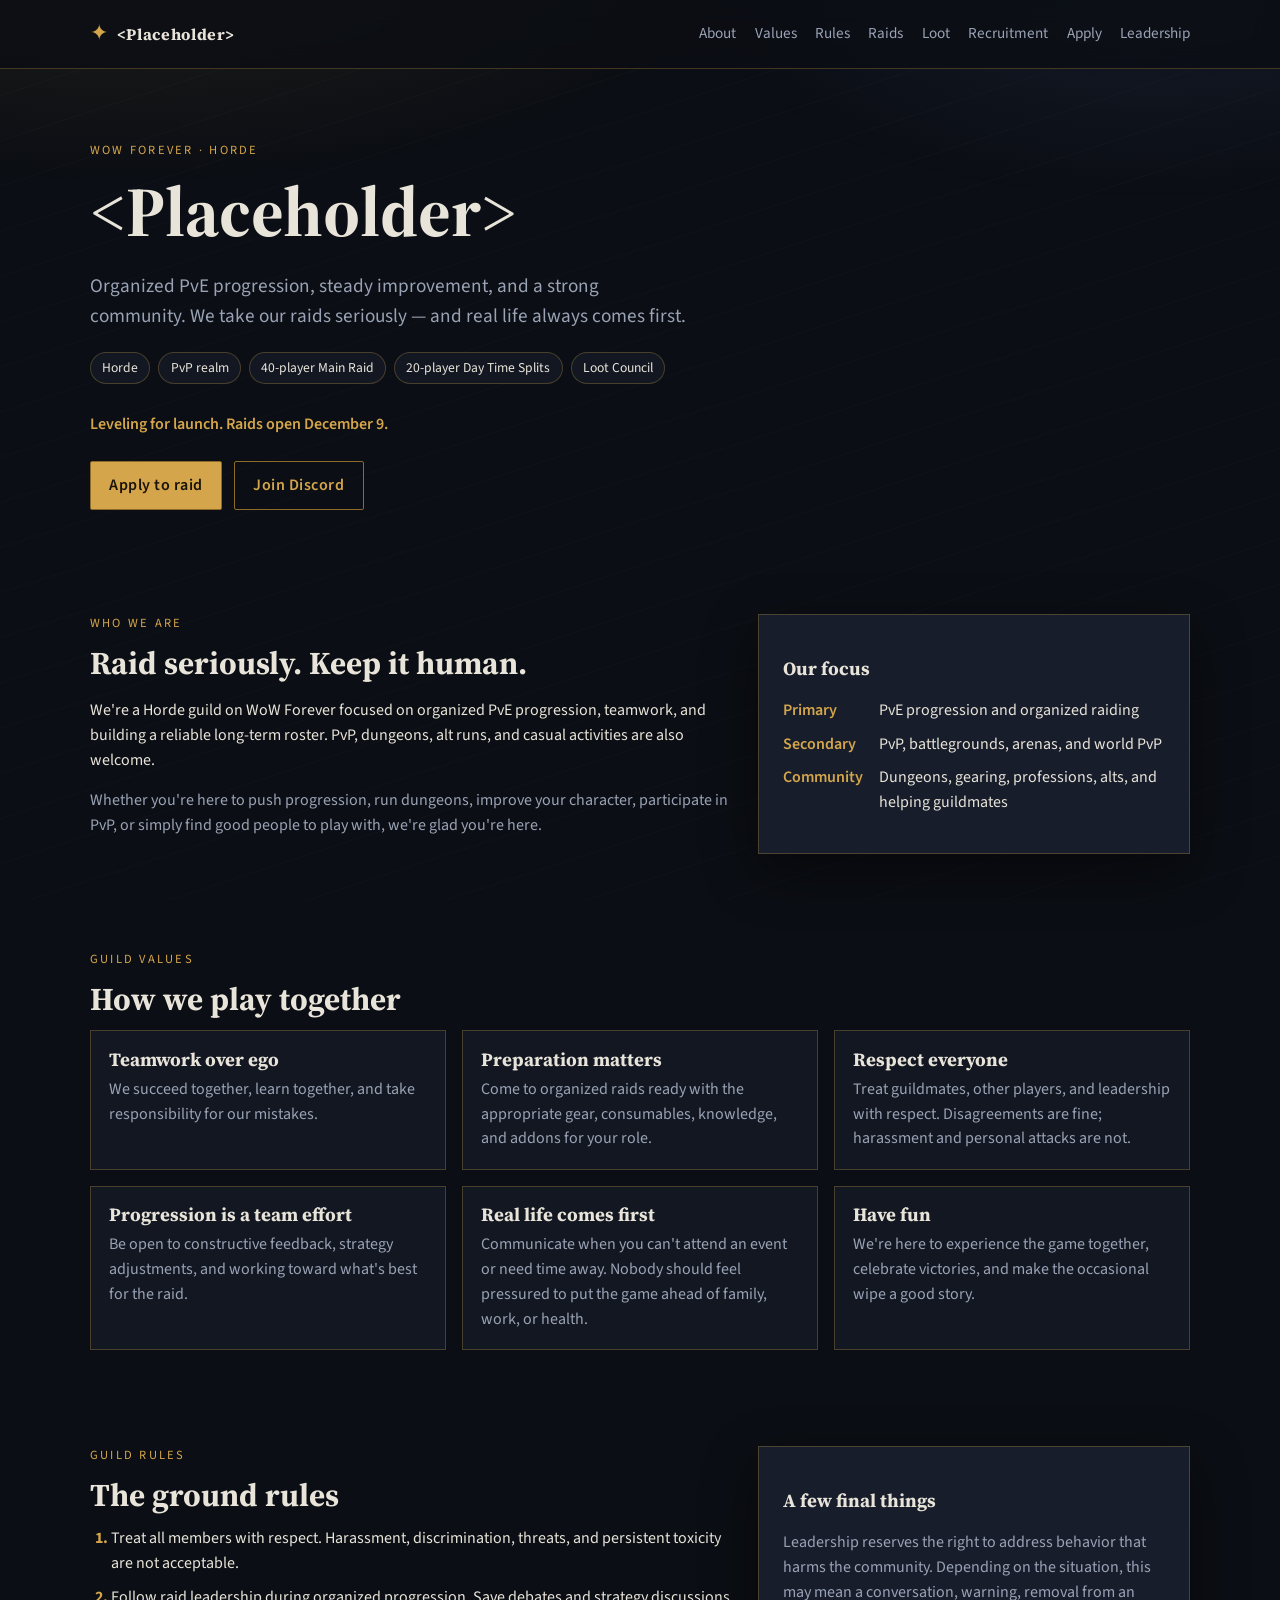
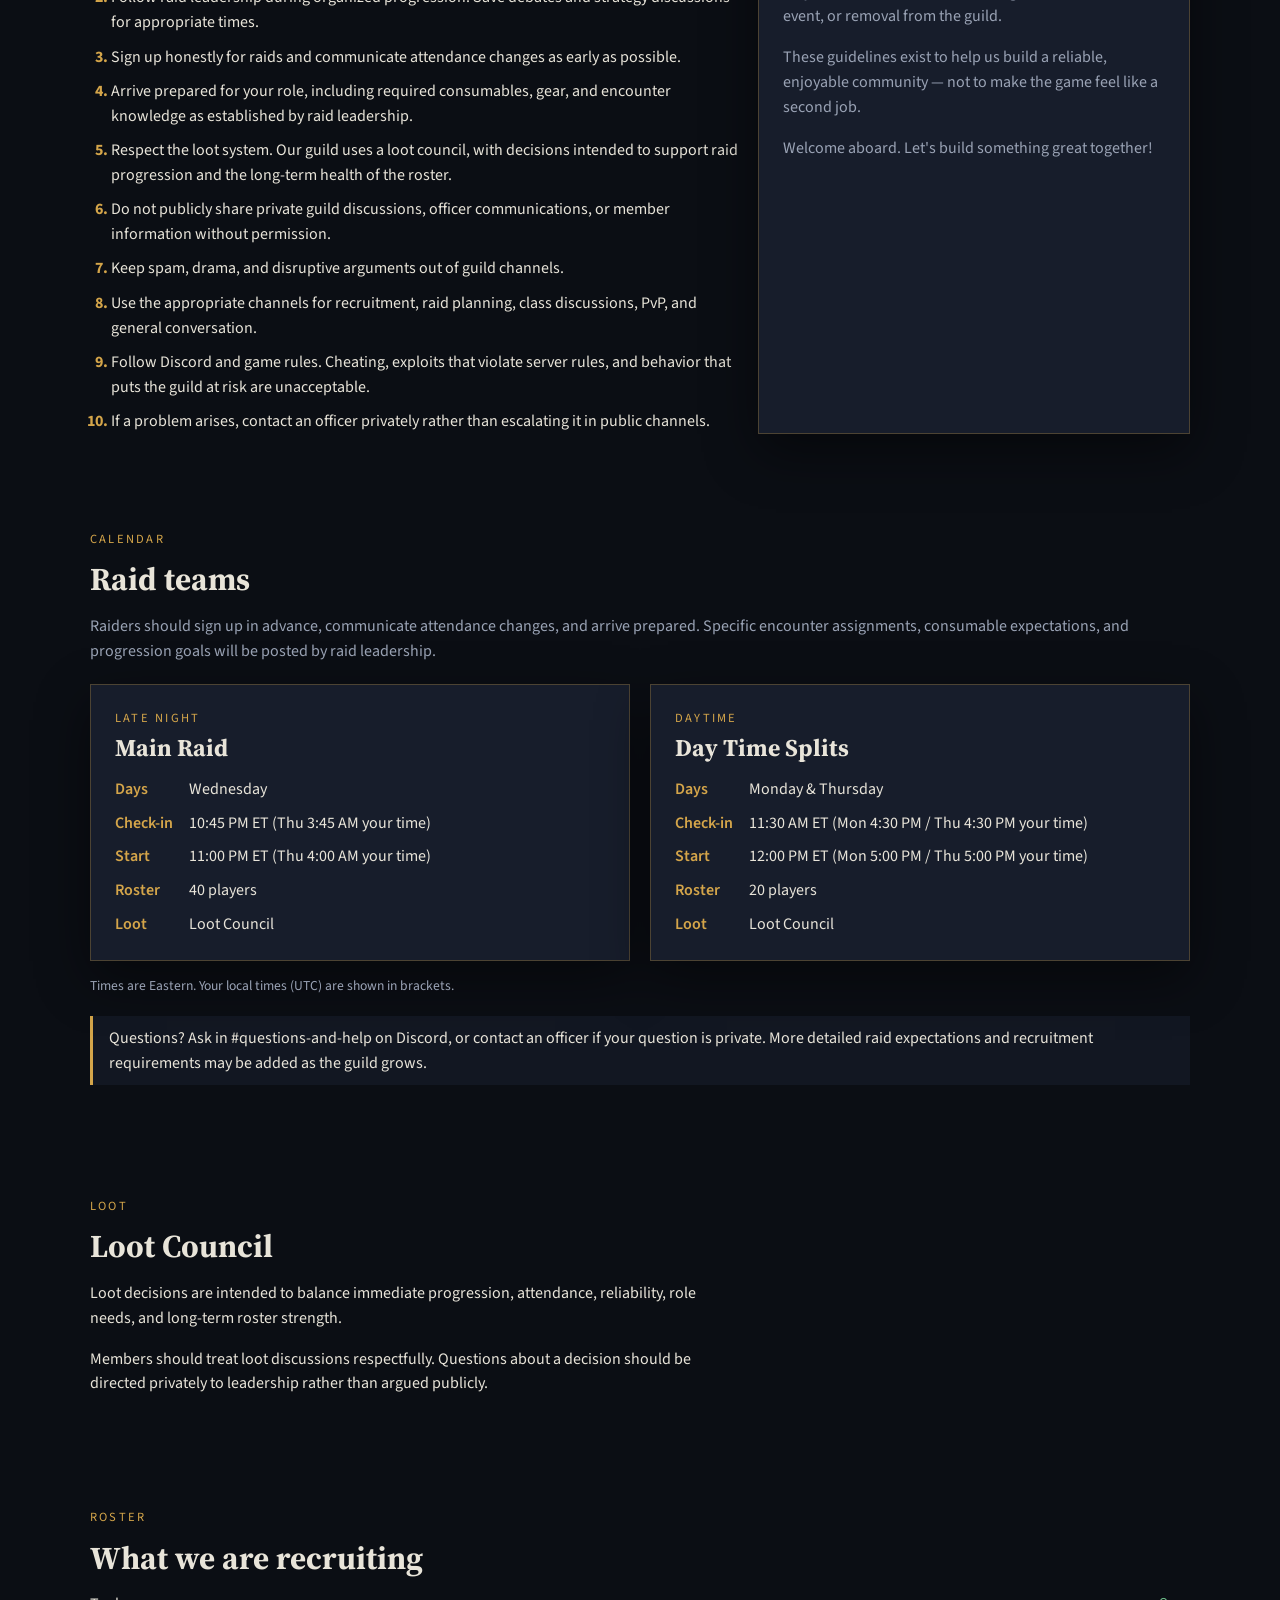
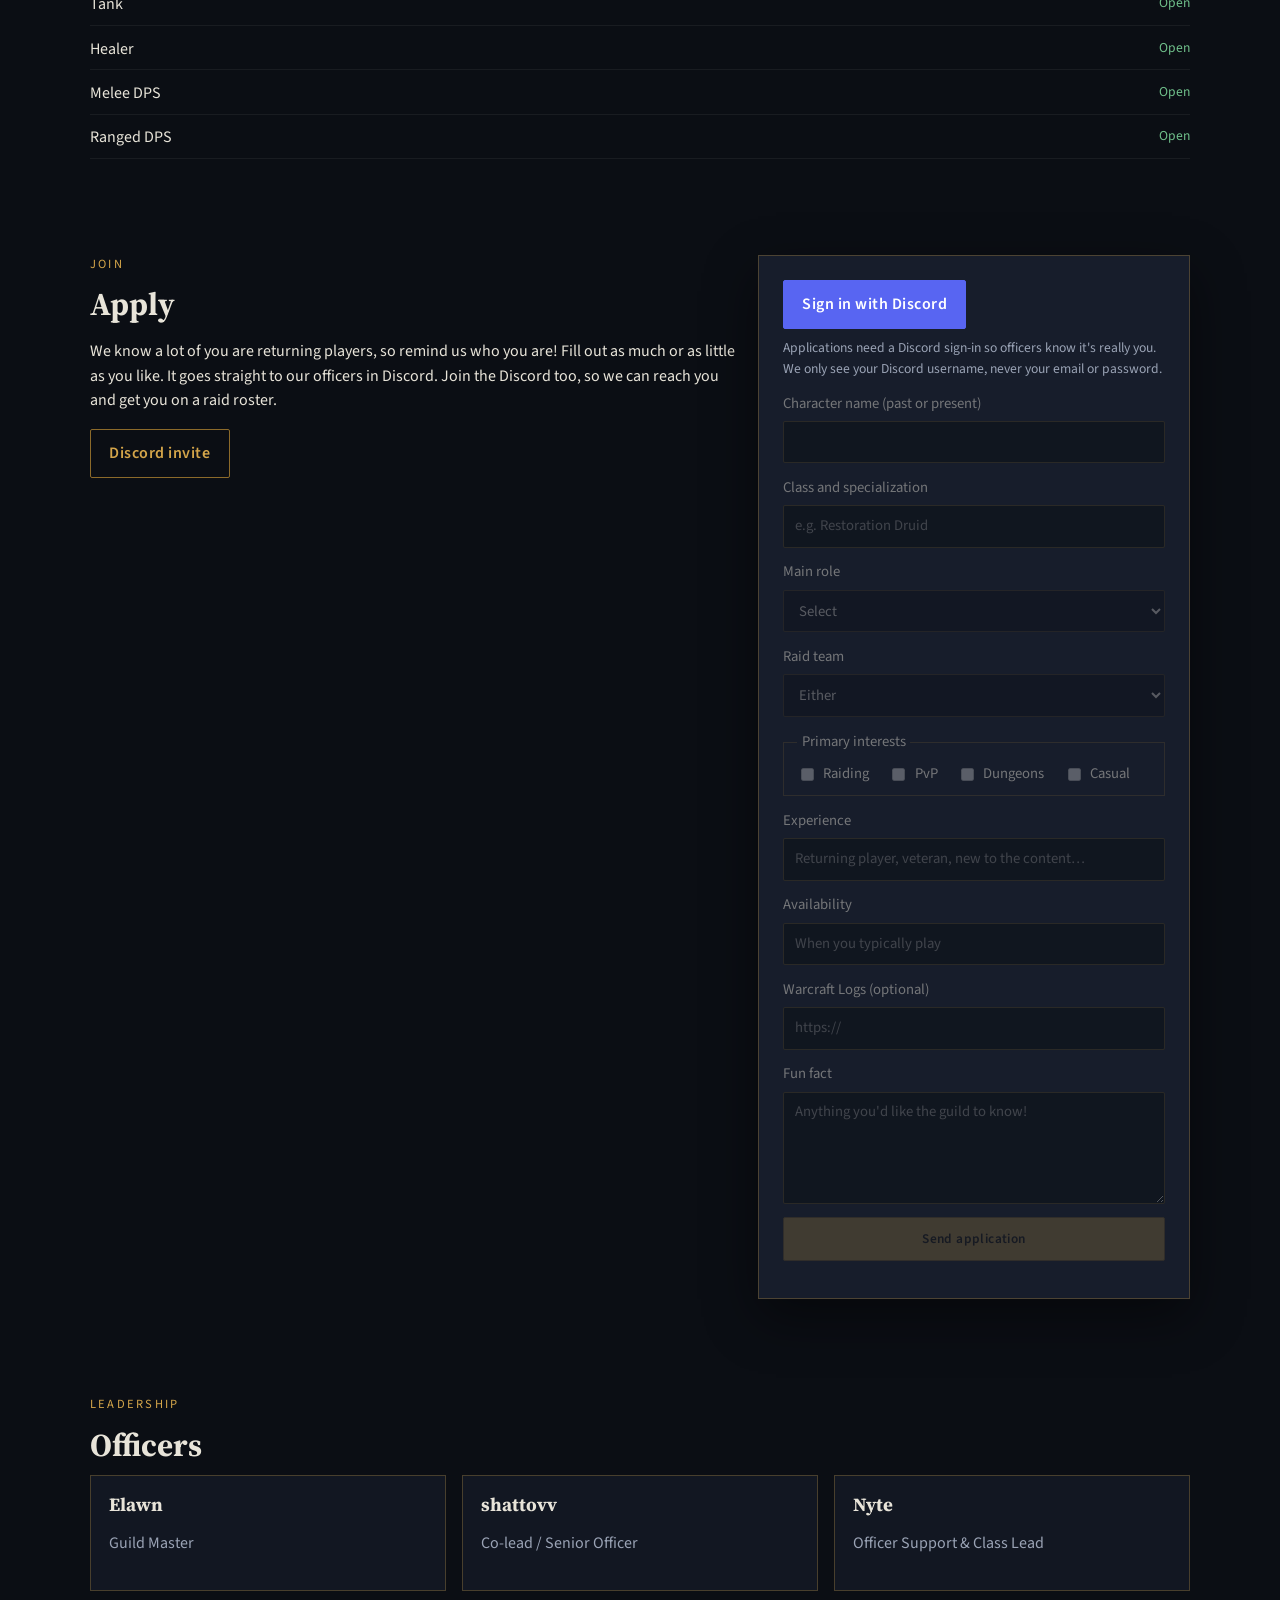
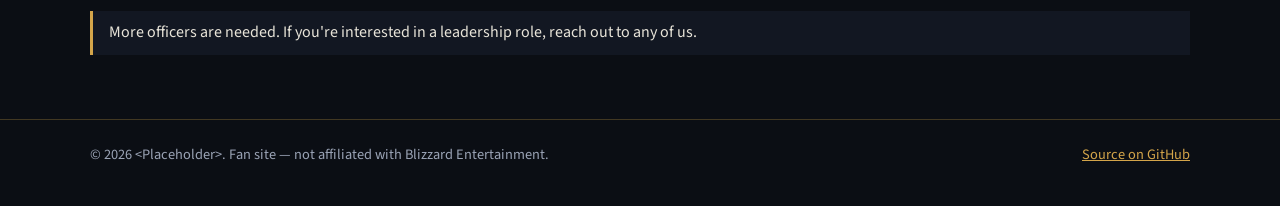
==== index.html @ 352b54a7 "Show upcoming raids and officer-edited content from the guild bot. The page now reads the bot's /rai" ====
<!DOCTYPE html>
<html lang="en">
  <head>
    <meta charset="utf-8" />
    <meta name="viewport" content="width=device-width, initial-scale=1" />
    <title>Horde guild recruitment — WoW Forever</title>
    <meta
      name="description"
      content="Horde PvE progression guild on WoW Forever. Organized raiding, Loot Council, and a strong community."
    />
    <link rel="preconnect" href="https://fonts.googleapis.com" />
    <link rel="preconnect" href="https://fonts.gstatic.com" crossorigin />
    <link
      href="https://fonts.googleapis.com/css2?family=Source+Sans+3:wght@400;600;700&family=Source+Serif+4:opsz,wght@8..60,600;8..60,700&display=swap"
      rel="stylesheet"
    />
    <link rel="stylesheet" href="css/style.css?v=dev" />
  </head>
  <body>
    <div class="bg-runes" aria-hidden="true"></div>
    <header class="site-header">
      <div class="wrap header-inner">
        <a class="brand" href="#top">
          <span class="brand-mark" aria-hidden="true">✦</span>
          <span class="brand-name" data-bind="name">&lt;Placeholder&gt;</span>
        </a>
        <button class="nav-toggle" type="button" aria-expanded="false" aria-controls="site-nav">
          Menu
        </button>
        <nav class="nav" id="site-nav">
          <a href="#about">About</a>
          <a href="#values">Values</a>
          <a href="#rules">Rules</a>
          <a href="#raids">Raids</a>
          <a href="#loot">Loot</a>
          <a href="#recruitment">Recruitment</a>
          <a href="#apply">Apply</a>
          <a href="#officers">Leadership</a>
        </nav>
      </div>
    </header>

    <div class="announce" data-announce hidden>
      <div class="wrap announce-inner">
        <span class="announce-mark" aria-hidden="true">📢</span>
        <span data-announce-text></span>
        <a data-announce-link href="#" rel="noopener noreferrer" hidden>More</a>
      </div>
    </div>

    <main id="top">
      <section class="hero">
        <div class="wrap">
          <p class="kicker" data-bind="kicker">WoW Forever · Horde</p>
          <h1 data-bind="name">&lt;Placeholder&gt;</h1>
          <p class="lede" data-bind="tagline"></p>
          <div class="meta-row" data-bind-list="chips"></div>
          <p class="status" data-bind="status"></p>
          <div class="actions">
            <a class="btn btn-gold" href="#apply">Apply to raid</a>
            <a class="btn btn-ghost" data-bind-href="discord" href="https://discord.gg/YOURCODE" rel="noopener noreferrer">
              Join Discord
            </a>
          </div>
        </div>
      </section>

      <section id="about">
        <div class="wrap grid-2">
          <div>
            <p class="kicker">Who we are</p>
            <h2>Raid seriously. Keep it human.</h2>
            <p data-bind="about"></p>
            <p class="muted" data-bind="welcome"></p>
          </div>
          <article class="panel">
            <h3>Our focus</h3>
            <dl class="focus-list" data-bind-list="focus"></dl>
          </article>
        </div>
      </section>

      <section id="values">
        <div class="wrap">
          <p class="kicker">Guild values</p>
          <h2>How we play together</h2>
          <div class="grid-3" data-bind-list="values"></div>
        </div>
      </section>

      <section id="rules">
        <div class="wrap grid-2">
          <div>
            <p class="kicker">Guild rules</p>
            <h2>The ground rules</h2>
            <ol class="rules" data-bind-list="rules"></ol>
          </div>
          <article class="panel">
            <h3>A few final things</h3>
            <div data-bind-list="rulesFooter"></div>
          </article>
        </div>
      </section>

      <section id="raids">
        <div class="wrap">
          <p class="kicker">Calendar</p>
          <h2>Raid teams</h2>
          <p class="muted" data-bind="raidExpectations"></p>
          <div class="grid-2 even" data-bind-list="raids"></div>
          <p class="form-note" data-bind="tzNote"></p>
          <div class="upcoming" data-upcoming hidden>
            <h3>Upcoming raids</h3>
            <p class="muted">Straight from the Raid-Helper posts in our Discord. Sign up there.</p>
            <ul class="raid-list" data-raid-list></ul>
            <p class="subscribe">
              Get every raid in your calendar automatically:
              <a data-subscribe-google href="#" rel="noopener noreferrer">Google Calendar</a> ·
              <a data-subscribe-ics href="#">Apple / Outlook</a>
            </p>
          </div>
          <p class="callout" data-bind="questions"></p>
        </div>
      </section>

      <section id="loot">
        <div class="wrap grid-2">
          <div>
            <p class="kicker">Loot</p>
            <h2>Loot Council</h2>
            <div data-bind-list="loot"></div>
          </div>
        </div>
      </section>

      <section id="recruitment">
        <div class="wrap">
          <p class="kicker">Roster</p>
          <h2>What we are recruiting</h2>
          <ul class="need-list" data-bind-list="recruitment"></ul>
        </div>
      </section>

      <section id="apply">
        <div class="wrap grid-2">
          <div>
            <p class="kicker">Join</p>
            <h2>Apply</h2>
            <p>
              We know a lot of you are returning players, so remind us who you are! Fill out
              as much or as little as you like. It goes straight to our officers in Discord.
              Join the Discord too, so we can reach you and get you on a raid roster.
            </p>
            <p>
              <a class="btn btn-ghost" data-bind-href="discord" href="https://discord.gg/YOURCODE" rel="noopener noreferrer">
                Discord invite
              </a>
            </p>
          </div>
          <form class="panel" id="apply-form">
            <div class="signin" data-signin>
              <a class="btn btn-discord" data-signin-link href="#">Sign in with Discord</a>
              <p class="form-note">
                Applications need a Discord sign-in so officers know it's really you. We only see
                your Discord username, never your email or password.
              </p>
            </div>
            <p class="signed-in" data-signed-in hidden>
              Signed in as <strong data-signed-name></strong>
              <button class="link-btn" type="button" data-signout>Not you? Sign out</button>
            </p>
            <fieldset class="fields" data-fields disabled>
            <label>
              Character name (past or present)
              <input name="character" required maxlength="40" autocomplete="nickname" />
            </label>
            <label>
              Class and specialization
              <input name="spec" required placeholder="e.g. Restoration Druid" />
            </label>
            <label>
              Main role
              <select name="role" required>
                <option value="">Select</option>
                <option>Tank</option>
                <option>Healer</option>
                <option>Melee DPS</option>
                <option>Ranged DPS</option>
              </select>
            </label>
            <label>
              Raid team
              <select name="team" data-bind-list="teamOptions"></select>
            </label>
            <fieldset class="checks">
              <legend>Primary interests</legend>
              <label><input type="checkbox" name="interests" value="Raiding" /> Raiding</label>
              <label><input type="checkbox" name="interests" value="PvP" /> PvP</label>
              <label><input type="checkbox" name="interests" value="Dungeons" /> Dungeons</label>
              <label><input type="checkbox" name="interests" value="Casual" /> Casual</label>
            </fieldset>
            <label>
              Experience
              <input name="experience" placeholder="Returning player, veteran, new to the content…" />
            </label>
            <label>
              Availability
              <input name="availability" placeholder="When you typically play" />
            </label>
            <label>
              Warcraft Logs (optional)
              <input name="logs" type="url" placeholder="https://" />
            </label>
            <label>
              Fun fact
              <textarea name="note" placeholder="Anything you'd like the guild to know!"></textarea>
            </label>
            <label class="hp" aria-hidden="true">
              Leave this empty
              <input name="website" tabindex="-1" autocomplete="off" />
            </label>
            <button class="btn btn-gold" type="submit">Send application</button>
            </fieldset>
            <p class="form-status" role="status" aria-live="polite"></p>
          </form>
        </div>
      </section>

      <section id="officers">
        <div class="wrap">
          <p class="kicker">Leadership</p>
          <h2>Officers</h2>
          <div class="grid-3" data-bind-list="officers"></div>
          <p class="callout" data-bind="officersWanted"></p>
        </div>
      </section>
    </main>

    <footer class="site-footer">
      <div class="wrap footer-inner">
        <span data-bind="footer"></span>
        <a data-bind-href="github" href="https://github.com/Nyte-fyre/Placeholder">Source on GitHub</a>
      </div>
    </footer>
    <script src="js/config.js?v=dev"></script>
    <script src="js/main.js?v=dev"></script>
  </body>
</html>
---- css/style.css ----
:root {
  --bg: #0b0e14;
  --bg-raised: #121722;
  --bg-card: #171d2b;
  --ink: #e8e4d9;
  --muted: #9aa3b5;
  --gold: #d4a54a;
  --gold-dim: #8c6a2a;
  --line: rgba(212, 165, 74, 0.28);
  --danger: #c45c4a;
  --ok: #6fbf8a;
  --shadow: 0 18px 50px rgba(0, 0, 0, 0.45);
  --serif: "Source Serif 4", "Palatino Linotype", Palatino, serif;
  --sans: "Source Sans 3", "Segoe UI", sans-serif;
}

*,
*::before,
*::after {
  box-sizing: border-box;
}

html {
  scroll-behavior: smooth;
}

body {
  margin: 0;
  font-family: var(--sans);
  background: var(--bg);
  color: var(--ink);
  line-height: 1.55;
}

.bg-runes {
  position: fixed;
  inset: 0;
  z-index: -1;
  background:
    radial-gradient(1200px 500px at 10% -10%, rgba(212, 165, 74, 0.12), transparent 55%),
    radial-gradient(900px 400px at 90% 0%, rgba(80, 110, 180, 0.12), transparent 50%),
    repeating-linear-gradient(
      -18deg,
      transparent,
      transparent 42px,
      rgba(255, 255, 255, 0.015) 42px,
      rgba(255, 255, 255, 0.015) 43px
    );
  pointer-events: none;
}

a {
  color: var(--gold);
}

img {
  max-width: 100%;
}

.wrap {
  width: min(1100px, calc(100% - 2rem));
  margin-inline: auto;
}

.site-header {
  position: sticky;
  top: 0;
  z-index: 20;
  backdrop-filter: blur(12px);
  background: rgba(11, 14, 20, 0.82);
  border-bottom: 1px solid var(--line);
}

.header-inner {
  display: flex;
  align-items: center;
  justify-content: space-between;
  min-height: 4.25rem;
  gap: 1rem;
}

.brand {
  display: flex;
  align-items: baseline;
  gap: 0.55rem;
  text-decoration: none;
  color: inherit;
}

.brand-mark {
  color: var(--gold);
  font-size: 1.35rem;
  line-height: 1;
}

.brand-name {
  font-family: var(--serif);
  font-weight: 700;
  letter-spacing: 0.04em;
}

.nav {
  display: flex;
  flex-wrap: wrap;
  gap: 0.25rem 1.15rem;
}

.nav a {
  color: var(--muted);
  text-decoration: none;
  font-size: 0.95rem;
}

.nav a:hover,
.nav a:focus-visible {
  color: var(--gold);
}

.nav-toggle {
  display: none;
  background: transparent;
  border: 1px solid var(--line);
  color: var(--ink);
  padding: 0.35rem 0.6rem;
  border-radius: 4px;
}

.hero {
  padding: 4.5rem 0 3.5rem;
}

.kicker {
  color: var(--gold);
  letter-spacing: 0.18em;
  text-transform: uppercase;
  font-size: 0.78rem;
  margin: 0 0 0.75rem;
}

h1,
h2,
h3 {
  font-family: var(--serif);
  font-weight: 700;
  line-height: 1.15;
}

h1 {
  font-size: clamp(2.4rem, 6vw, 4.4rem);
  margin: 0 0 0.6rem;
}

h2 {
  font-size: 2rem;
  margin: 0 0 0.75rem;
}

.lede {
  font-size: 1.2rem;
  color: var(--muted);
  max-width: 38rem;
}

.meta-row {
  display: flex;
  flex-wrap: wrap;
  gap: 0.5rem;
  margin: 1.25rem 0 1.75rem;
}

.chip {
  border: 1px solid var(--line);
  background: var(--bg-raised);
  padding: 0.28rem 0.7rem;
  border-radius: 999px;
  font-size: 0.85rem;
  color: var(--ink);
}

.actions {
  display: flex;
  flex-wrap: wrap;
  gap: 0.75rem;
}

.btn {
  display: inline-flex;
  align-items: center;
  justify-content: center;
  text-decoration: none;
  border: 1px solid var(--gold-dim);
  padding: 0.7rem 1.15rem;
  border-radius: 2px;
  font-weight: 600;
  letter-spacing: 0.03em;
  cursor: pointer;
  font-family: inherit;
}

.btn-gold {
  background: var(--gold);
  color: #1a1408;
}

.btn-gold:hover {
  filter: brightness(1.05);
}

.btn-ghost {
  background: transparent;
  color: var(--gold);
}

section {
  padding: 3rem 0;
}

.panel {
  background: var(--bg-card);
  border: 1px solid var(--line);
  box-shadow: var(--shadow);
  padding: 1.5rem;
}

.grid-2 {
  display: grid;
  grid-template-columns: 1.2fr 0.8fr;
  gap: 1.25rem;
}

.grid-3 {
  display: grid;
  grid-template-columns: repeat(3, 1fr);
  gap: 1rem;
}

.muted {
  color: var(--muted);
}

.need-list {
  display: grid;
  gap: 0.65rem;
  padding: 0;
  margin: 1rem 0 0;
  list-style: none;
}

.need-list li {
  display: flex;
  justify-content: space-between;
  gap: 1rem;
  border-bottom: 1px solid rgba(255, 255, 255, 0.06);
  padding-bottom: 0.5rem;
}

.tag-open {
  color: var(--ok);
  font-size: 0.85rem;
}

.tag-closed {
  color: var(--muted);
  font-size: 0.85rem;
}

form {
  display: grid;
  gap: 0.85rem;
}

label {
  display: grid;
  gap: 0.35rem;
  font-size: 0.92rem;
}

input,
select,
textarea {
  font: inherit;
  color: var(--ink);
  background: var(--bg);
  border: 1px solid var(--line);
  padding: 0.55rem 0.7rem;
  border-radius: 2px;
}

textarea {
  min-height: 7rem;
  resize: vertical;
}

.form-note {
  font-size: 0.85rem;
  color: var(--muted);
}

.officer {
  background: var(--bg-raised);
  border: 1px solid var(--line);
  padding: 1.1rem;
}

.officer h3 {
  margin: 0 0 0.2rem;
}

.status {
  color: var(--gold);
  font-weight: 600;
  margin: 0 0 1.5rem;
}

.grid-2.even {
  grid-template-columns: 1fr 1fr;
  margin-top: 1.25rem;
}

.focus-list,
.raid-facts {
  display: grid;
  grid-template-columns: max-content 1fr;
  gap: 0.55rem 1rem;
  margin: 0;
}

.focus-list dt,
.raid-facts dt {
  color: var(--gold);
  font-weight: 600;
}

.focus-list dd,
.raid-facts dd {
  margin: 0;
}

.raid h3 {
  font-size: 1.5rem;
  margin: 0 0 1rem;
}

.raid .kicker {
  margin-bottom: 0.35rem;
}

#values .officer h3 {
  margin-bottom: 0.4rem;
}

#values .officer p {
  margin: 0;
}

.callout {
  margin-top: 1.25rem;
  border-left: 3px solid var(--gold);
  padding: 0.6rem 1rem;
  background: var(--bg-raised);
}

.hp {
  position: absolute;
  left: -9999px;
}

.form-status {
  margin: 0;
  font-size: 0.92rem;
}

.form-status.ok {
  color: var(--ok);
}

.form-status.err {
  color: var(--muted);
}

.btn:disabled {
  opacity: 0.5;
  cursor: not-allowed;
}

.rules {
  margin: 0;
  padding-left: 1.3rem;
  display: grid;
  gap: 0.6rem;
}

.rules li::marker {
  color: var(--gold);
  font-weight: 700;
}

.checks {
  border: 1px solid var(--line);
  padding: 0.6rem 0.8rem;
  margin: 0;
  display: flex;
  flex-wrap: wrap;
  gap: 0.4rem 1.2rem;
  font-size: 0.92rem;
}

.checks legend {
  padding: 0 0.3rem;
}

.checks label {
  display: flex;
  align-items: center;
  gap: 0.4rem;
}

.signin {
  display: grid;
  gap: 0.5rem;
  justify-items: start;
}

.signin .form-note {
  margin: 0;
}

.btn-discord {
  background: #5865f2;
  border-color: #5865f2;
  color: #fff;
}

.btn-discord:hover {
  filter: brightness(1.08);
}

.signed-in {
  margin: 0;
  display: flex;
  flex-wrap: wrap;
  align-items: baseline;
  gap: 0.35rem 0.75rem;
}

.link-btn {
  background: none;
  border: 0;
  padding: 0;
  color: var(--gold);
  font: inherit;
  font-size: 0.9rem;
  text-decoration: underline;
  cursor: pointer;
}

.fields {
  border: 0;
  margin: 0;
  padding: 0;
  min-width: 0;
  display: grid;
  gap: 0.85rem;
}

.fields:disabled {
  opacity: 0.45;
}

[hidden] {
  display: none !important;
}

.announce {
  background: var(--gold);
  color: #1a1408;
  font-weight: 600;
}

.announce-inner {
  display: flex;
  flex-wrap: wrap;
  align-items: center;
  gap: 0.4rem 0.75rem;
  padding: 0.6rem 0;
}

.announce a {
  color: inherit;
}

.need-role {
  display: grid;
}

.need-note {
  color: var(--muted);
  font-size: 0.85rem;
}

.officer-avatar {
  width: 56px;
  height: 56px;
  border-radius: 50%;
  border: 1px solid var(--line);
  margin-bottom: 0.6rem;
}

.officer-blurb {
  margin: 0.6rem 0 0;
  white-space: pre-line;
}

.upcoming {
  margin-top: 1.75rem;
}

.upcoming h3 {
  margin: 0 0 0.25rem;
  font-size: 1.4rem;
}

.raid-list {
  list-style: none;
  padding: 0;
  margin: 1rem 0;
  display: grid;
  gap: 0.75rem;
}

.raid-item {
  display: flex;
  flex-wrap: wrap;
  justify-content: space-between;
  align-items: center;
  gap: 0.75rem 1.25rem;
  background: var(--bg-card);
  border: 1px solid var(--line);
  padding: 1rem 1.15rem;
}

.raid-info {
  display: grid;
  gap: 0.2rem;
}

.raid-when {
  color: var(--gold);
}

.raid-meta {
  font-size: 0.9rem;
}

.raid-actions {
  display: flex;
  flex-wrap: wrap;
  gap: 0.5rem;
}

.btn-small {
  padding: 0.45rem 0.8rem;
  font-size: 0.9rem;
}

.subscribe {
  font-size: 0.92rem;
  color: var(--muted);
}

.site-footer {
  border-top: 1px solid var(--line);
  padding: 1.5rem 0 2.5rem;
  color: var(--muted);
  font-size: 0.9rem;
}

.footer-inner {
  display: flex;
  flex-wrap: wrap;
  justify-content: space-between;
  gap: 0.75rem;
}

@media (max-width: 820px) {
  .grid-2,
  .grid-2.even,
  .grid-3 {
    grid-template-columns: 1fr;
  }

  .nav-toggle {
    display: inline-flex;
  }

  .nav {
    display: none;
    position: absolute;
    inset: 4.25rem 1rem auto;
    flex-direction: column;
    background: var(--bg-card);
    border: 1px solid var(--line);
    padding: 0.85rem 1rem;
  }

  .nav.open {
    display: flex;
  }
}
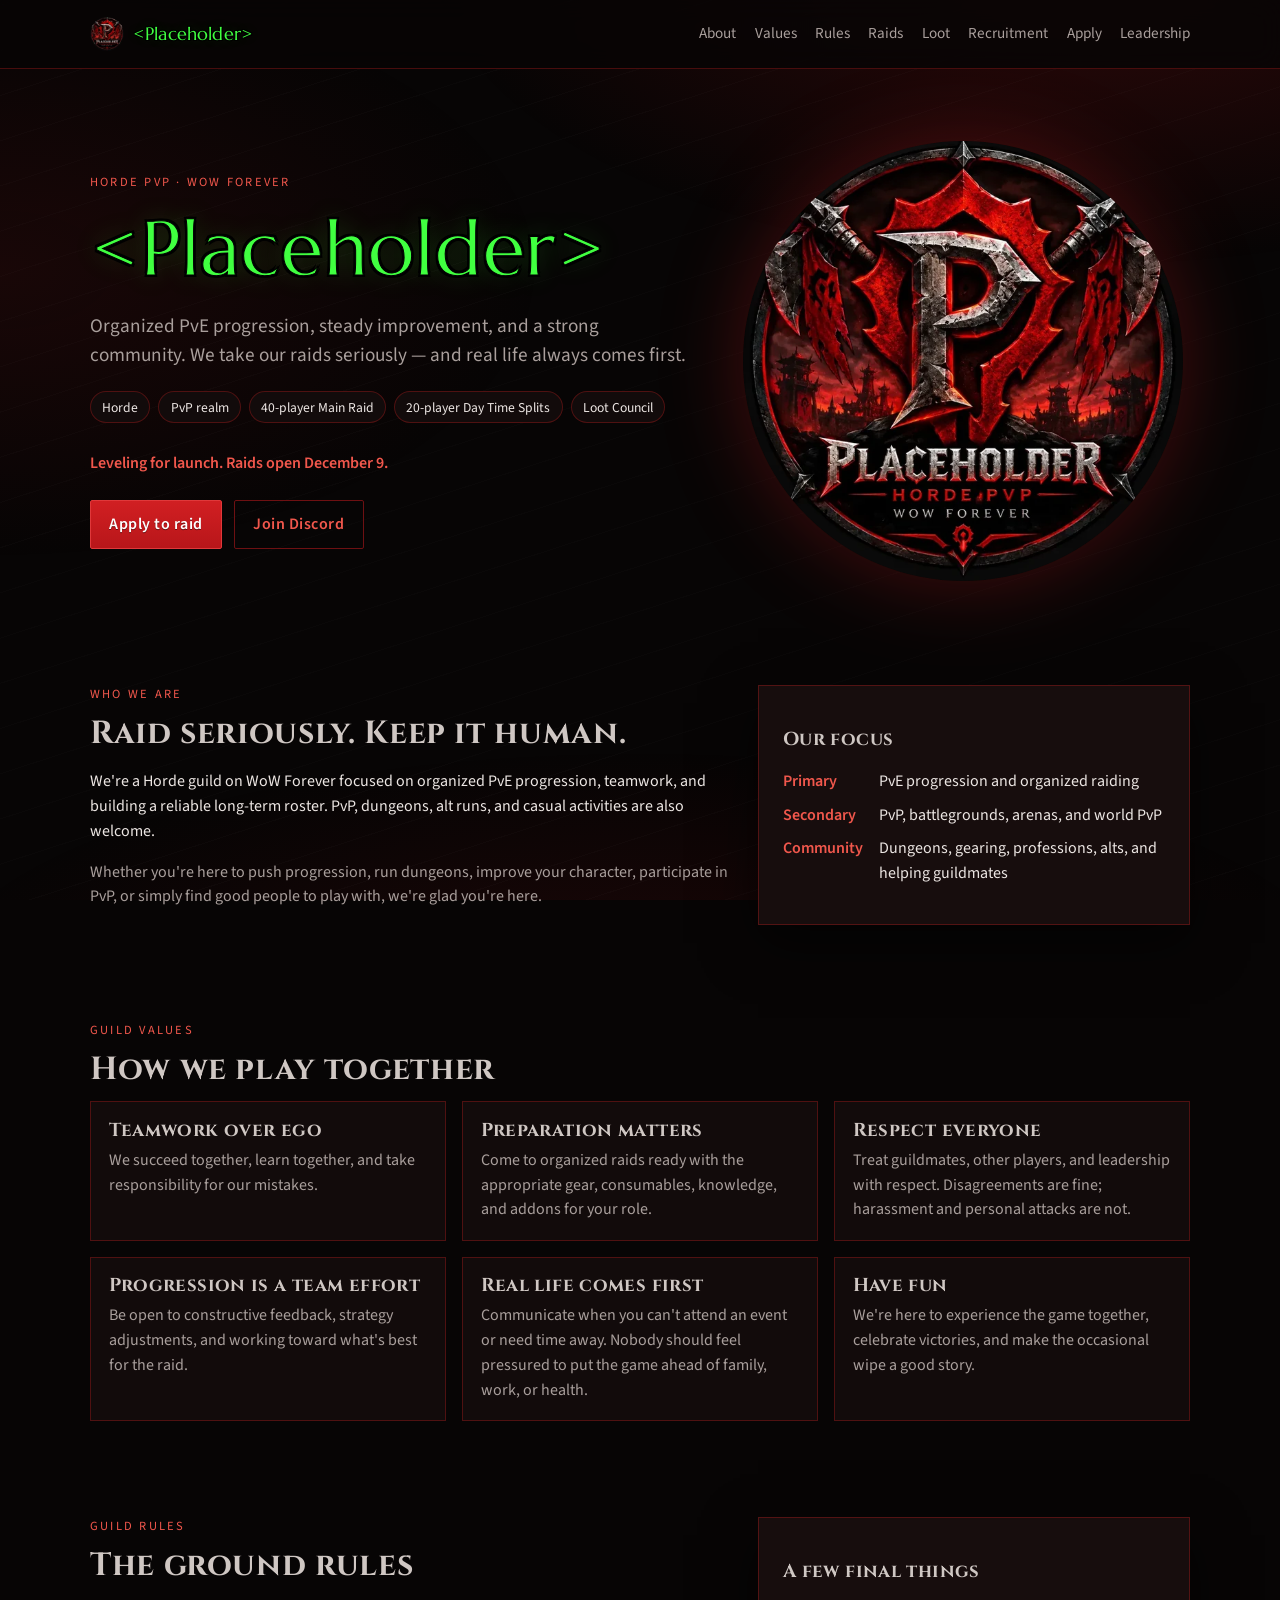
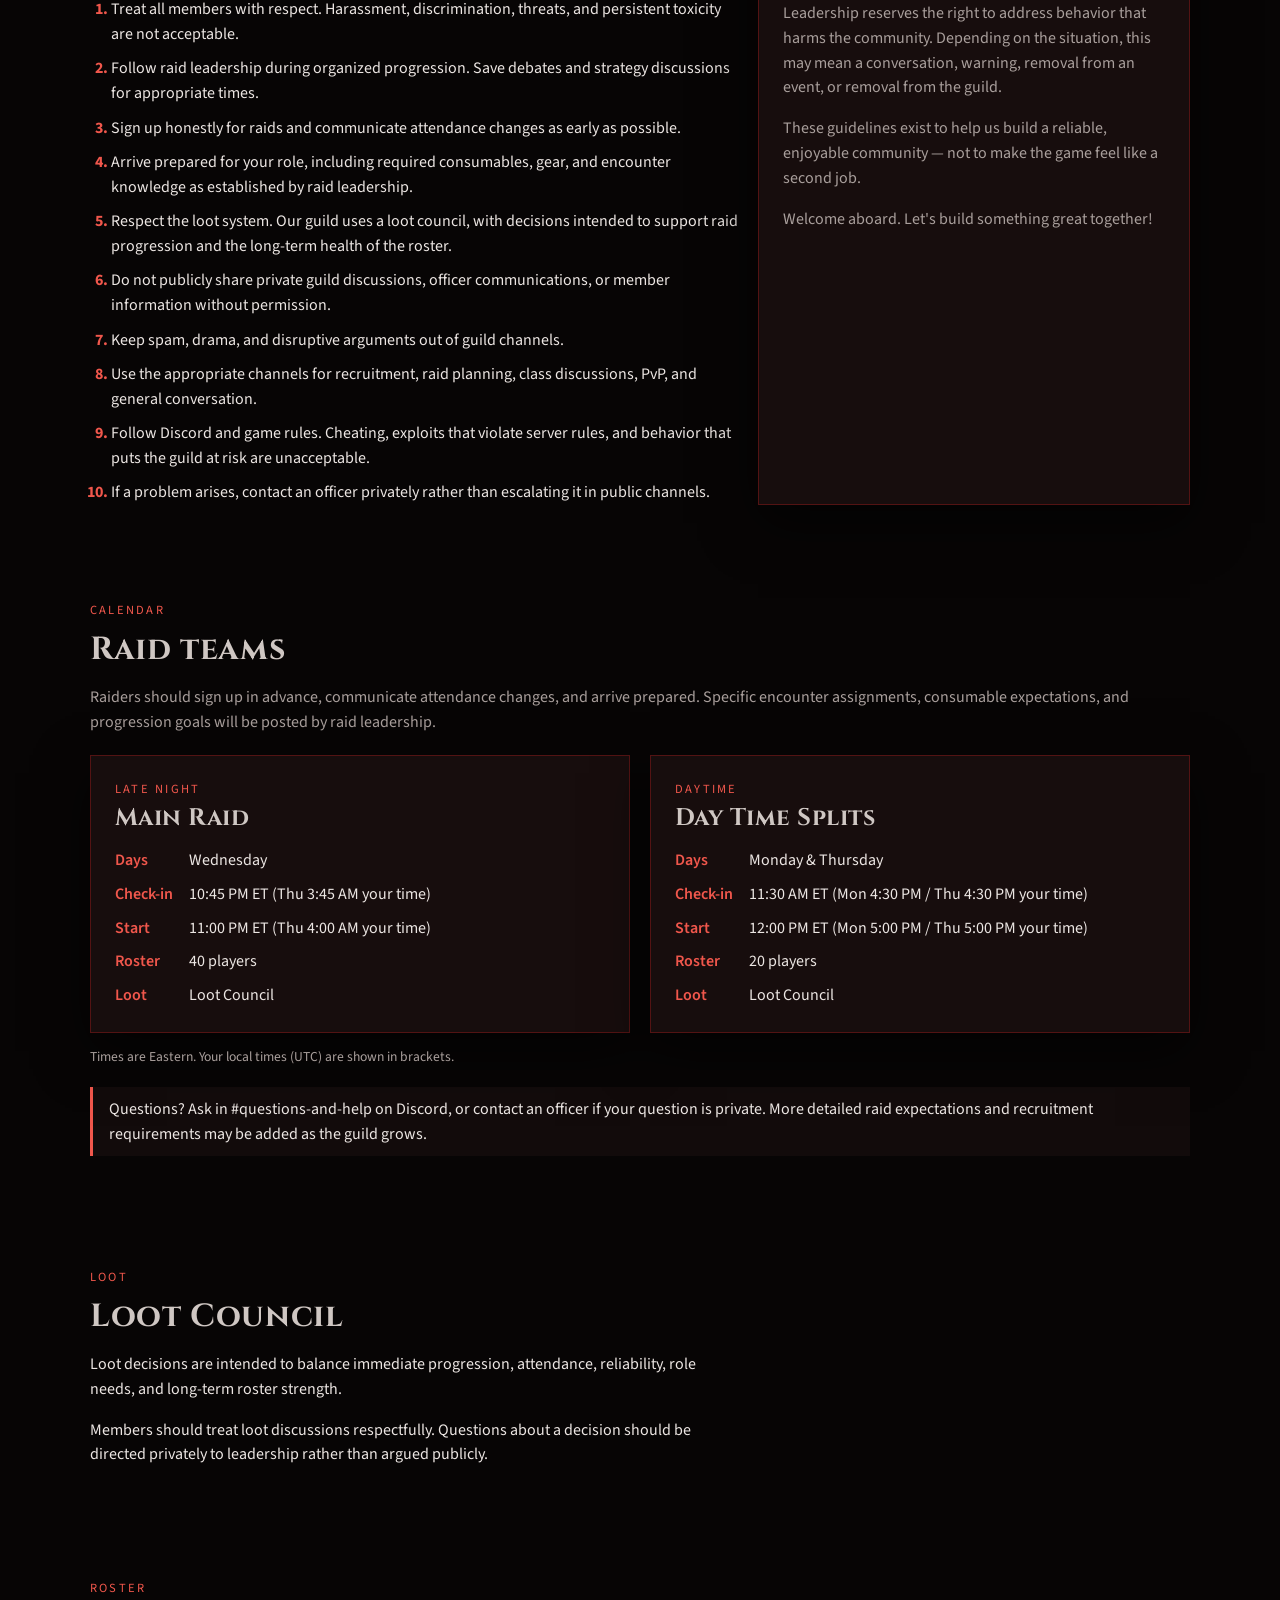
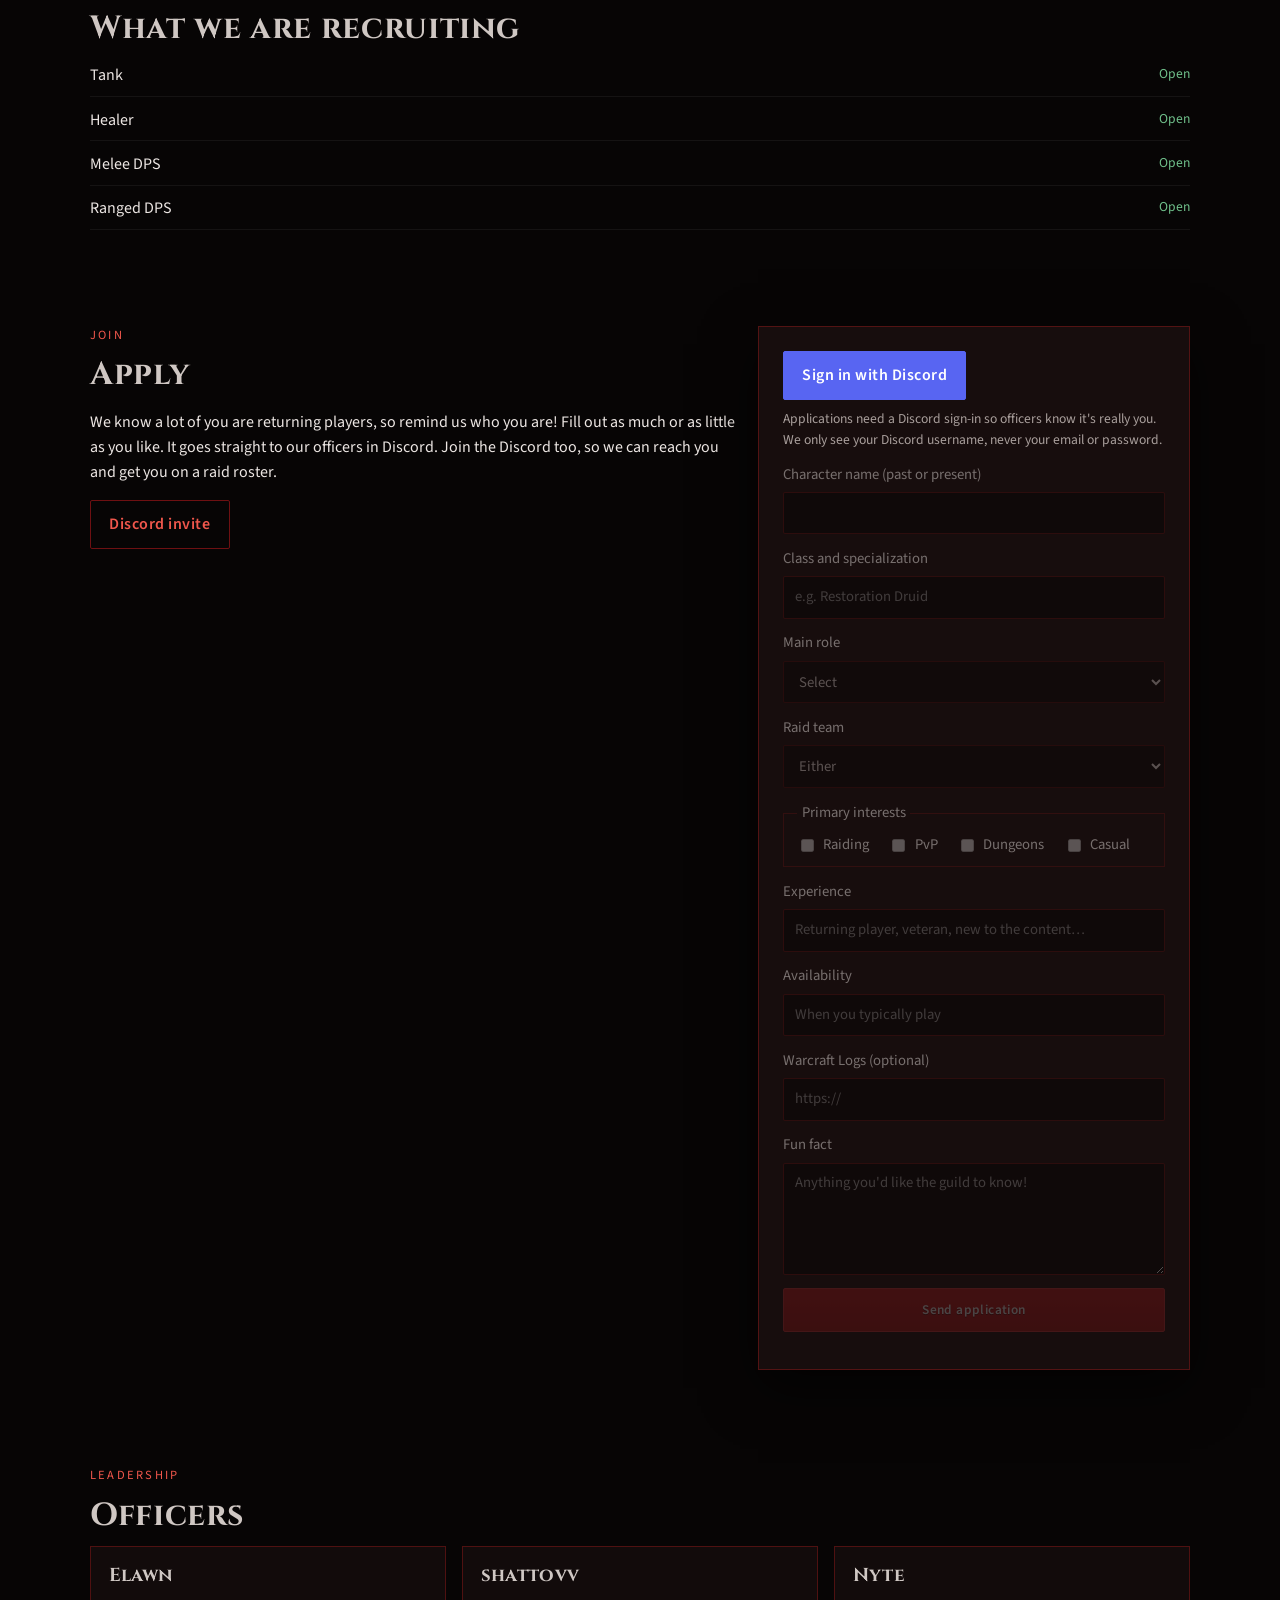
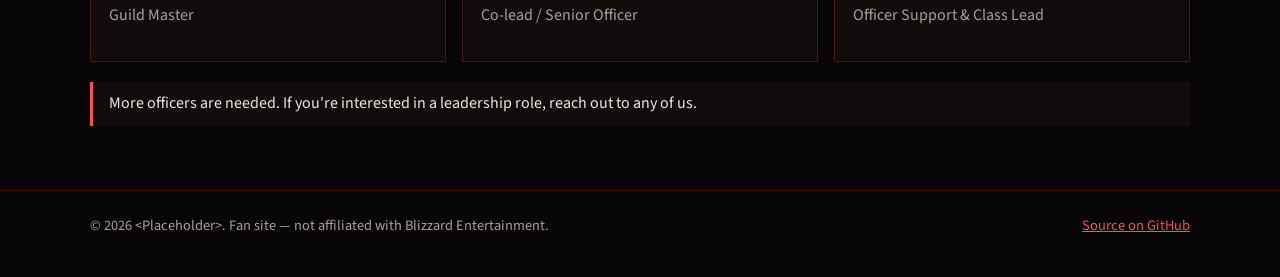
==== commit d2f2f4e9: "Retheme the site to the guild crest: blood red, steel and black. Colors are sampled from the Discord" ====
--- a/index.html
+++ b/index.html
@@ -11,18 +11,21 @@
     <link rel="preconnect" href="https://fonts.googleapis.com" />
     <link rel="preconnect" href="https://fonts.gstatic.com" crossorigin />
     <link
-      href="https://fonts.googleapis.com/css2?family=Source+Sans+3:wght@400;600;700&family=Source+Serif+4:opsz,wght@8..60,600;8..60,700&display=swap"
+      href="https://fonts.googleapis.com/css2?family=Cinzel:wght@600;700&family=Marcellus&family=Source+Sans+3:wght@400;600;700&display=swap"
       rel="stylesheet"
     />
     <link rel="stylesheet" href="css/style.css?v=dev" />
+    <link rel="icon" type="image/png" href="assets/favicon.png?v=dev" />
+    <link rel="apple-touch-icon" href="assets/apple-touch-icon.png?v=dev" />
+    <meta name="theme-color" content="#070505" />
   </head>
   <body>
     <div class="bg-runes" aria-hidden="true"></div>
     <header class="site-header">
       <div class="wrap header-inner">
         <a class="brand" href="#top">
-          <span class="brand-mark" aria-hidden="true">✦</span>
-          <span class="brand-name" data-bind="name">&lt;Placeholder&gt;</span>
+          <img class="brand-logo" src="assets/logo-small.webp?v=dev" alt="" width="34" height="34" />
+          <span class="brand-name guild-tag" data-bind="name">&lt;Placeholder&gt;</span>
         </a>
         <button class="nav-toggle" type="button" aria-expanded="false" aria-controls="site-nav">
           Menu
@@ -50,18 +53,21 @@
 
     <main id="top">
       <section class="hero">
-        <div class="wrap">
+        <div class="wrap hero-grid">
+          <div>
           <p class="kicker" data-bind="kicker">WoW Forever · Horde</p>
-          <h1 data-bind="name">&lt;Placeholder&gt;</h1>
+          <h1 class="guild-tag" data-bind="name">&lt;Placeholder&gt;</h1>
           <p class="lede" data-bind="tagline"></p>
           <div class="meta-row" data-bind-list="chips"></div>
           <p class="status" data-bind="status"></p>
           <div class="actions">
-            <a class="btn btn-gold" href="#apply">Apply to raid</a>
+            <a class="btn btn-primary" href="#apply">Apply to raid</a>
             <a class="btn btn-ghost" data-bind-href="discord" href="https://discord.gg/YOURCODE" rel="noopener noreferrer">
               Join Discord
             </a>
           </div>
+          </div>
+          <img class="hero-crest" src="assets/logo.webp?v=dev" alt="Guild crest: Horde PvP, WoW Forever" width="640" height="640" />
         </div>
       </section>
 
@@ -219,7 +225,7 @@
               Leave this empty
               <input name="website" tabindex="-1" autocomplete="off" />
             </label>
-            <button class="btn btn-gold" type="submit">Send application</button>
+            <button class="btn btn-primary" type="submit">Send application</button>
             </fieldset>
             <p class="form-status" role="status" aria-live="polite"></p>
           </form>
--- a/css/style.css
+++ b/css/style.css
@@ -1,16 +1,24 @@
 :root {
-  --bg: #0b0e14;
-  --bg-raised: #121722;
-  --bg-card: #171d2b;
-  --ink: #e8e4d9;
-  --muted: #9aa3b5;
-  --gold: #d4a54a;
-  --gold-dim: #8c6a2a;
-  --line: rgba(212, 165, 74, 0.28);
-  --danger: #c45c4a;
+  /* Sampled from the guild logo: blood red #ba1512, steel #c4bbb7, near-black. */
+  --bg: #070505;
+  --bg-raised: #120b0b;
+  --bg-card: #170d0d;
+  --ink: #ece6e3;
+  --muted: #a99f9c;
+  --steel: #cfc7c3;
+  --accent: #b8161a;
+  --accent-hover: #d11f22;
+  --accent-dim: #6e1012;
+  /* Lighter red for text on black, so small labels stay readable. */
+  --accent-text: #f0574c;
+  --line: rgba(208, 32, 32, 0.32);
+  --danger: #f0574c;
   --ok: #6fbf8a;
-  --shadow: 0 18px 50px rgba(0, 0, 0, 0.45);
-  --serif: "Source Serif 4", "Palatino Linotype", Palatino, serif;
+  /* In-game guild name green, with the black outline nameplates use. */
+  --guild-green: #40ff40;
+  --shadow: 0 18px 50px rgba(0, 0, 0, 0.6);
+  --display: "Cinzel", "Trajan Pro", "Palatino Linotype", serif;
+  --tag: "Marcellus", "Palatino Linotype", Palatino, serif;
   --sans: "Source Sans 3", "Segoe UI", sans-serif;
 }
 
@@ -37,8 +45,9 @@
   inset: 0;
   z-index: -1;
   background:
-    radial-gradient(1200px 500px at 10% -10%, rgba(212, 165, 74, 0.12), transparent 55%),
-    radial-gradient(900px 400px at 90% 0%, rgba(80, 110, 180, 0.12), transparent 50%),
+    radial-gradient(1100px 520px at 85% -5%, rgba(184, 22, 26, 0.22), transparent 60%),
+    radial-gradient(900px 480px at 0% 30%, rgba(110, 16, 18, 0.18), transparent 60%),
+    radial-gradient(1200px 400px at 50% 110%, rgba(184, 22, 26, 0.12), transparent 60%),
     repeating-linear-gradient(
       -18deg,
       transparent,
@@ -50,7 +59,7 @@
 }
 
 a {
-  color: var(--gold);
+  color: var(--accent-text);
 }
 
 img {
@@ -67,7 +76,7 @@
   top: 0;
   z-index: 20;
   backdrop-filter: blur(12px);
-  background: rgba(11, 14, 20, 0.82);
+  background: rgba(7, 5, 5, 0.86);
   border-bottom: 1px solid var(--line);
 }
 
@@ -88,13 +97,13 @@
 }
 
 .brand-mark {
-  color: var(--gold);
+  color: var(--accent-text);
   font-size: 1.35rem;
   line-height: 1;
 }
 
 .brand-name {
-  font-family: var(--serif);
+  font-family: var(--display);
   font-weight: 700;
   letter-spacing: 0.04em;
 }
@@ -113,7 +122,7 @@
 
 .nav a:hover,
 .nav a:focus-visible {
-  color: var(--gold);
+  color: var(--accent-text);
 }
 
 .nav-toggle {
@@ -130,7 +139,7 @@
 }
 
 .kicker {
-  color: var(--gold);
+  color: var(--accent-text);
   letter-spacing: 0.18em;
   text-transform: uppercase;
   font-size: 0.78rem;
@@ -140,9 +149,15 @@
 h1,
 h2,
 h3 {
-  font-family: var(--serif);
+  font-family: var(--display);
   font-weight: 700;
   line-height: 1.15;
+  letter-spacing: 0.02em;
+}
+
+h2,
+h3 {
+  color: var(--steel);
 }
 
 h1 {
@@ -188,7 +203,7 @@
   align-items: center;
   justify-content: center;
   text-decoration: none;
-  border: 1px solid var(--gold-dim);
+  border: 1px solid var(--accent-dim);
   padding: 0.7rem 1.15rem;
   border-radius: 2px;
   font-weight: 600;
@@ -197,18 +212,20 @@
   font-family: inherit;
 }
 
-.btn-gold {
-  background: var(--gold);
-  color: #1a1408;
-}
-
-.btn-gold:hover {
+.btn-primary {
+  background: linear-gradient(180deg, var(--accent-hover), var(--accent));
+  border-color: #e0383a;
+  color: #fff;
+  text-shadow: 0 1px 0 rgba(0, 0, 0, 0.45);
+}
+
+.btn-primary:hover {
   filter: brightness(1.05);
 }
 
 .btn-ghost {
   background: transparent;
-  color: var(--gold);
+  color: var(--accent-text);
 }
 
 section {
@@ -307,7 +324,7 @@
 }
 
 .status {
-  color: var(--gold);
+  color: var(--accent-text);
   font-weight: 600;
   margin: 0 0 1.5rem;
 }
@@ -327,7 +344,7 @@
 
 .focus-list dt,
 .raid-facts dt {
-  color: var(--gold);
+  color: var(--accent-text);
   font-weight: 600;
 }
 
@@ -355,7 +372,7 @@
 
 .callout {
   margin-top: 1.25rem;
-  border-left: 3px solid var(--gold);
+  border-left: 3px solid var(--accent-text);
   padding: 0.6rem 1rem;
   background: var(--bg-raised);
 }
@@ -391,7 +408,7 @@
 }
 
 .rules li::marker {
-  color: var(--gold);
+  color: var(--accent-text);
   font-weight: 700;
 }
 
@@ -447,7 +464,7 @@
   background: none;
   border: 0;
   padding: 0;
-  color: var(--gold);
+  color: var(--accent-text);
   font: inherit;
   font-size: 0.9rem;
   text-decoration: underline;
@@ -472,8 +489,8 @@
 }
 
 .announce {
-  background: var(--gold);
-  color: #1a1408;
+  background: linear-gradient(90deg, var(--accent-dim), var(--accent), var(--accent-dim));
+  color: #fff;
   font-weight: 600;
 }
 
@@ -545,7 +562,7 @@
 }
 
 .raid-when {
-  color: var(--gold);
+  color: var(--accent-text);
 }
 
 .raid-meta {
@@ -568,6 +585,62 @@
   color: var(--muted);
 }
 
+/* --- Guild tag: <Name> in the in-game nameplate green, outlined in black --- */
+.guild-tag {
+  font-family: var(--tag);
+  font-weight: 400;
+  color: var(--guild-green);
+  letter-spacing: 0.01em;
+  text-shadow:
+    -1px -1px 0 #000,
+    1px -1px 0 #000,
+    -1px 1px 0 #000,
+    1px 1px 0 #000,
+    0 0 14px rgba(64, 255, 64, 0.22);
+}
+
+h1.guild-tag {
+  font-size: clamp(2.6rem, 7vw, 4.8rem);
+  -webkit-text-stroke: 1px #000;
+  text-shadow:
+    -2px -2px 0 #000,
+    2px -2px 0 #000,
+    -2px 2px 0 #000,
+    2px 2px 0 #000,
+    0 0 26px rgba(64, 255, 64, 0.25);
+}
+
+.brand-logo {
+  width: 34px;
+  height: 34px;
+  border-radius: 50%;
+  align-self: center;
+}
+
+.brand {
+  align-items: center;
+}
+
+.brand-name.guild-tag {
+  font-size: 1.15rem;
+}
+
+/* --- Hero with the guild crest --- */
+.hero-grid {
+  display: grid;
+  grid-template-columns: 1.15fr 0.85fr;
+  align-items: center;
+  gap: 2rem;
+}
+
+.hero-crest {
+  width: min(100%, 440px);
+  height: auto;
+  justify-self: center;
+  border-radius: 50%;
+  filter: drop-shadow(0 0 40px rgba(184, 22, 26, 0.35));
+}
+
 .site-footer {
   border-top: 1px solid var(--line);
   padding: 1.5rem 0 2.5rem;
@@ -583,6 +656,15 @@
 }
 
 @media (max-width: 820px) {
+  .hero-grid {
+    grid-template-columns: 1fr;
+  }
+
+  .hero-crest {
+    order: -1;
+    width: min(70%, 300px);
+  }
+
   .grid-2,
   .grid-2.even,
   .grid-3 {
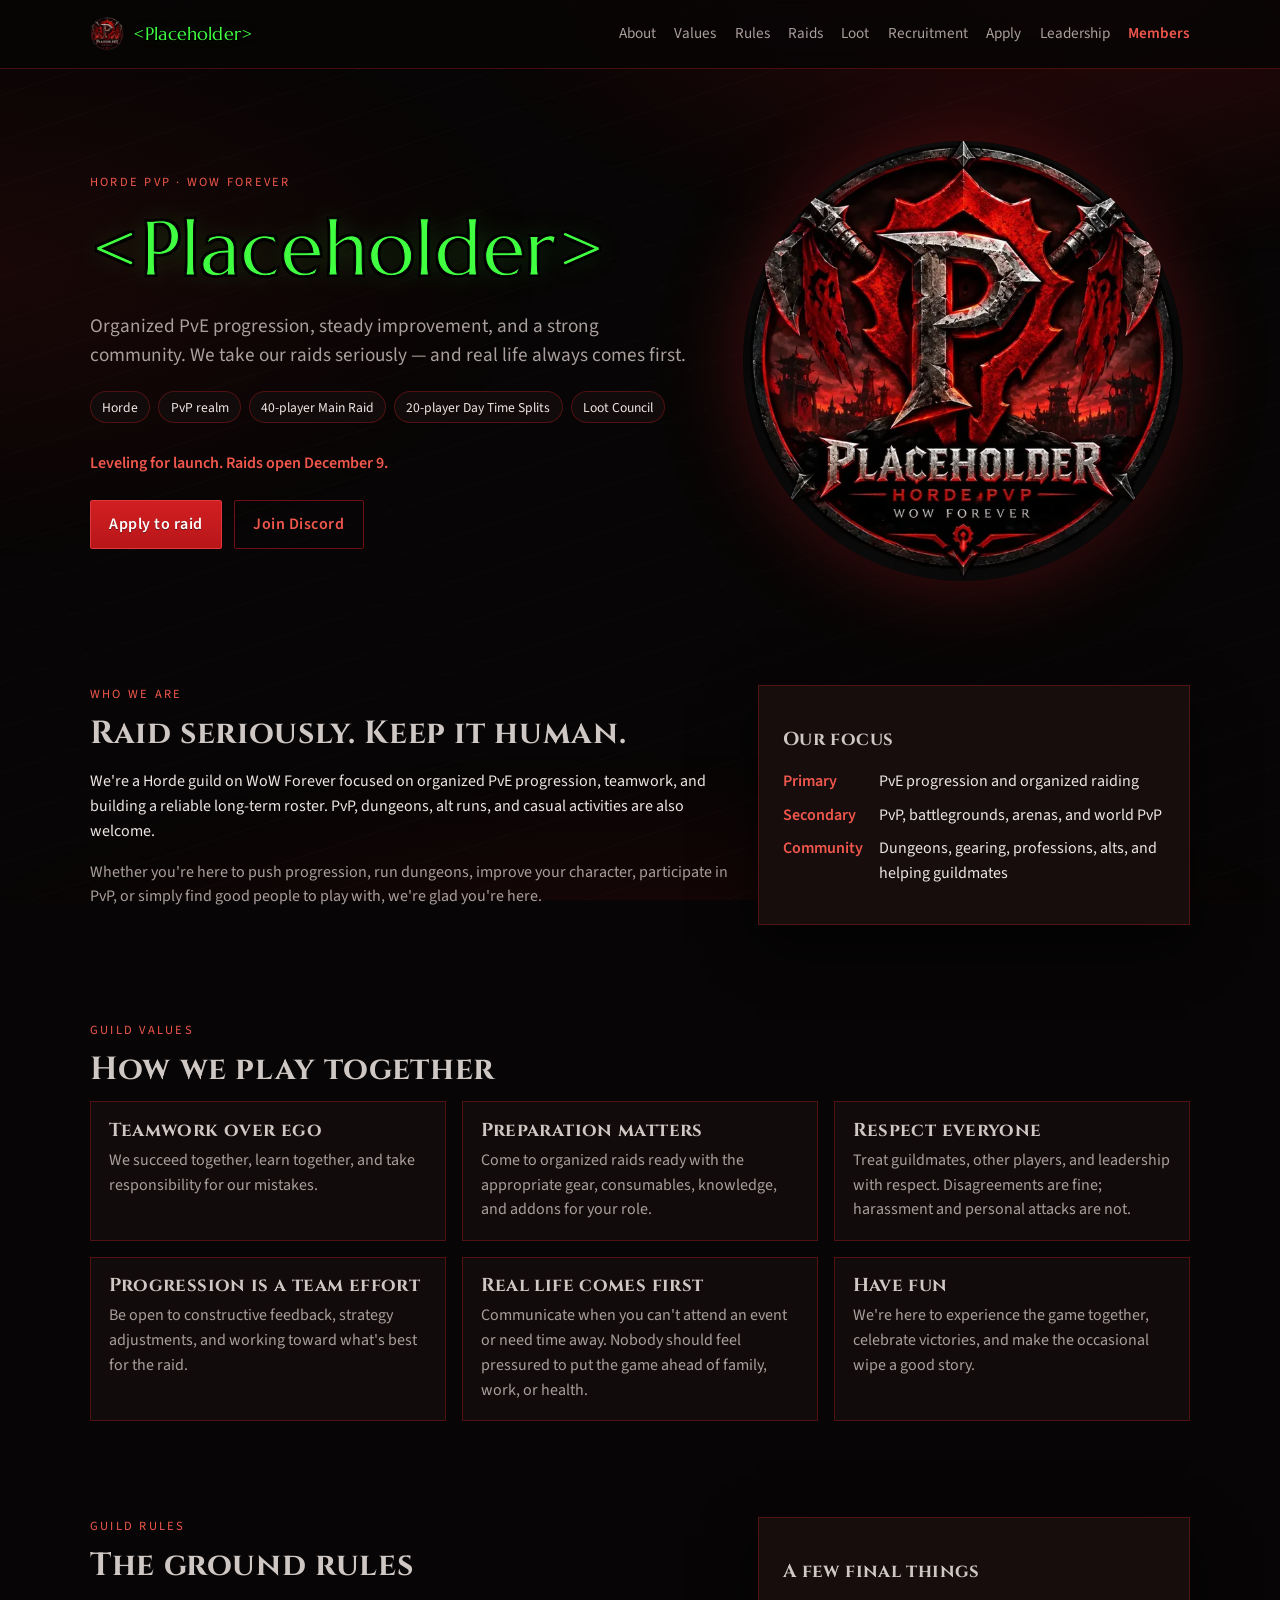
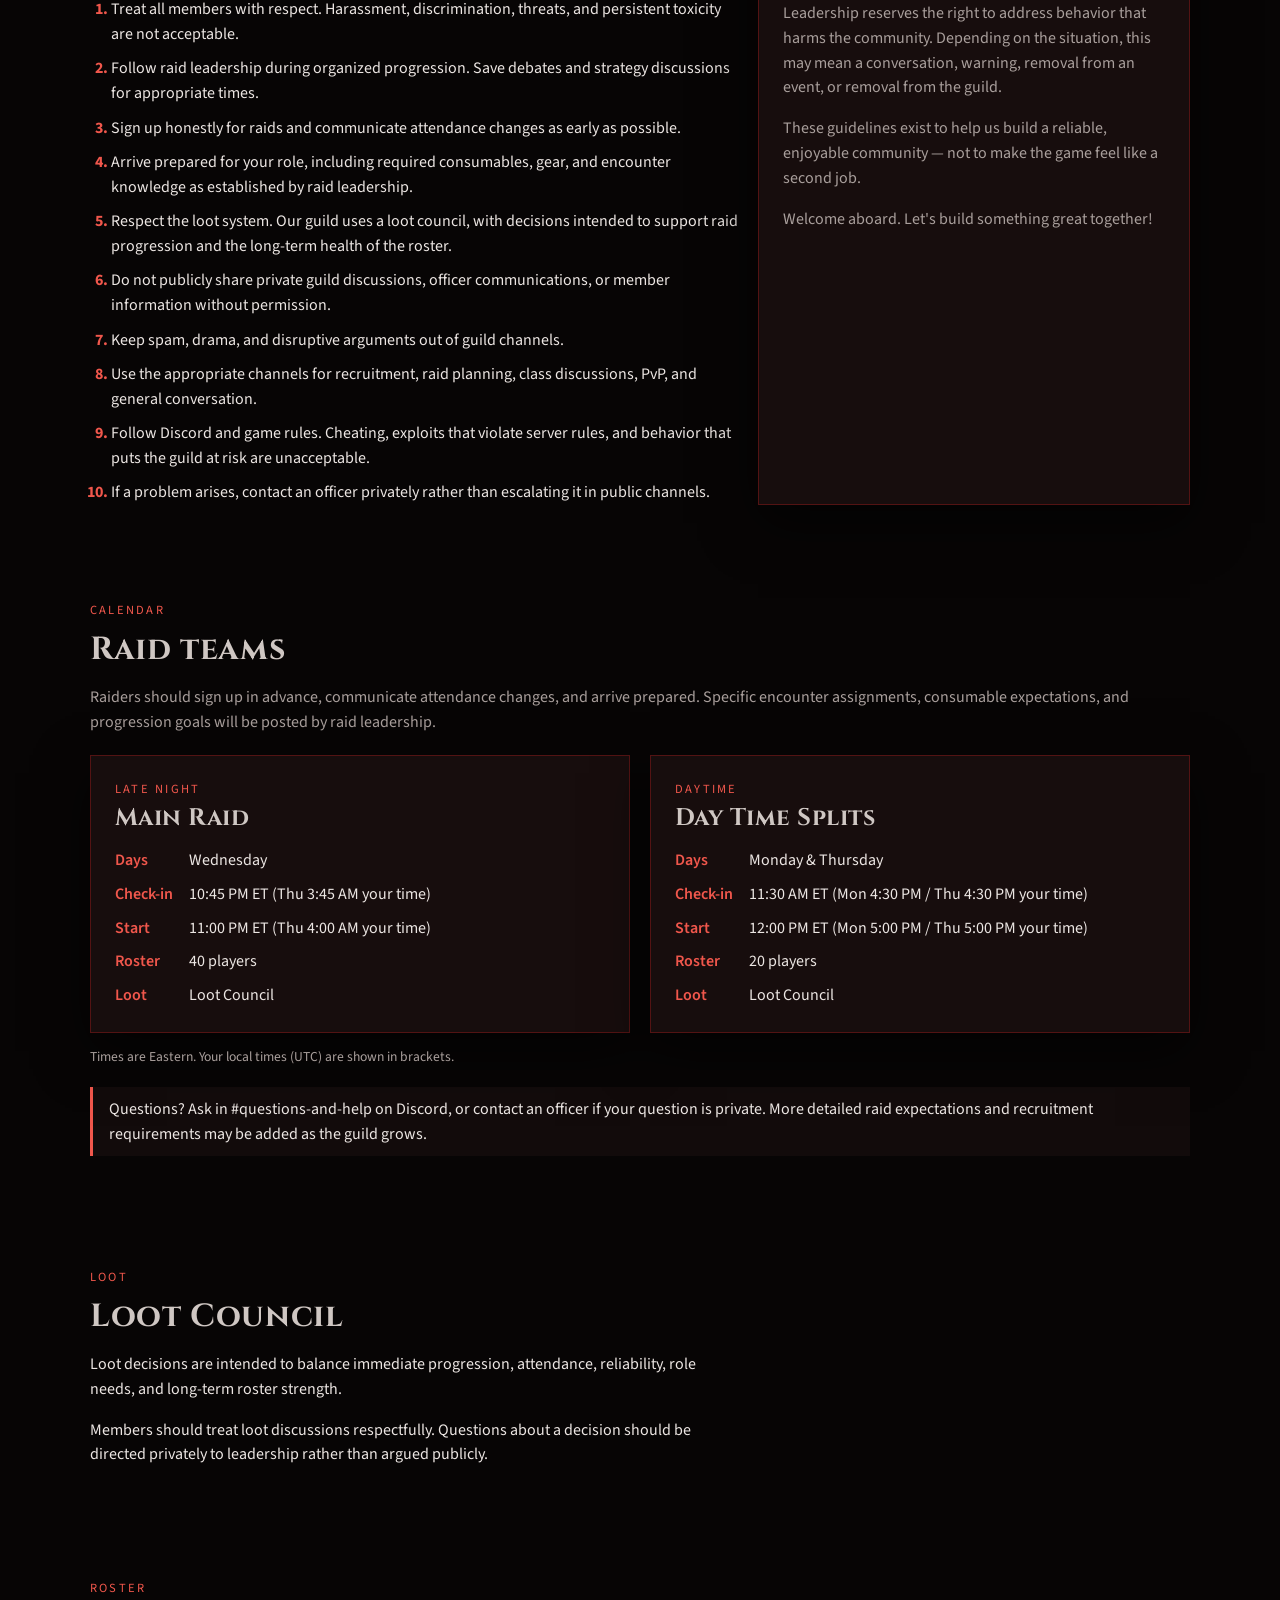
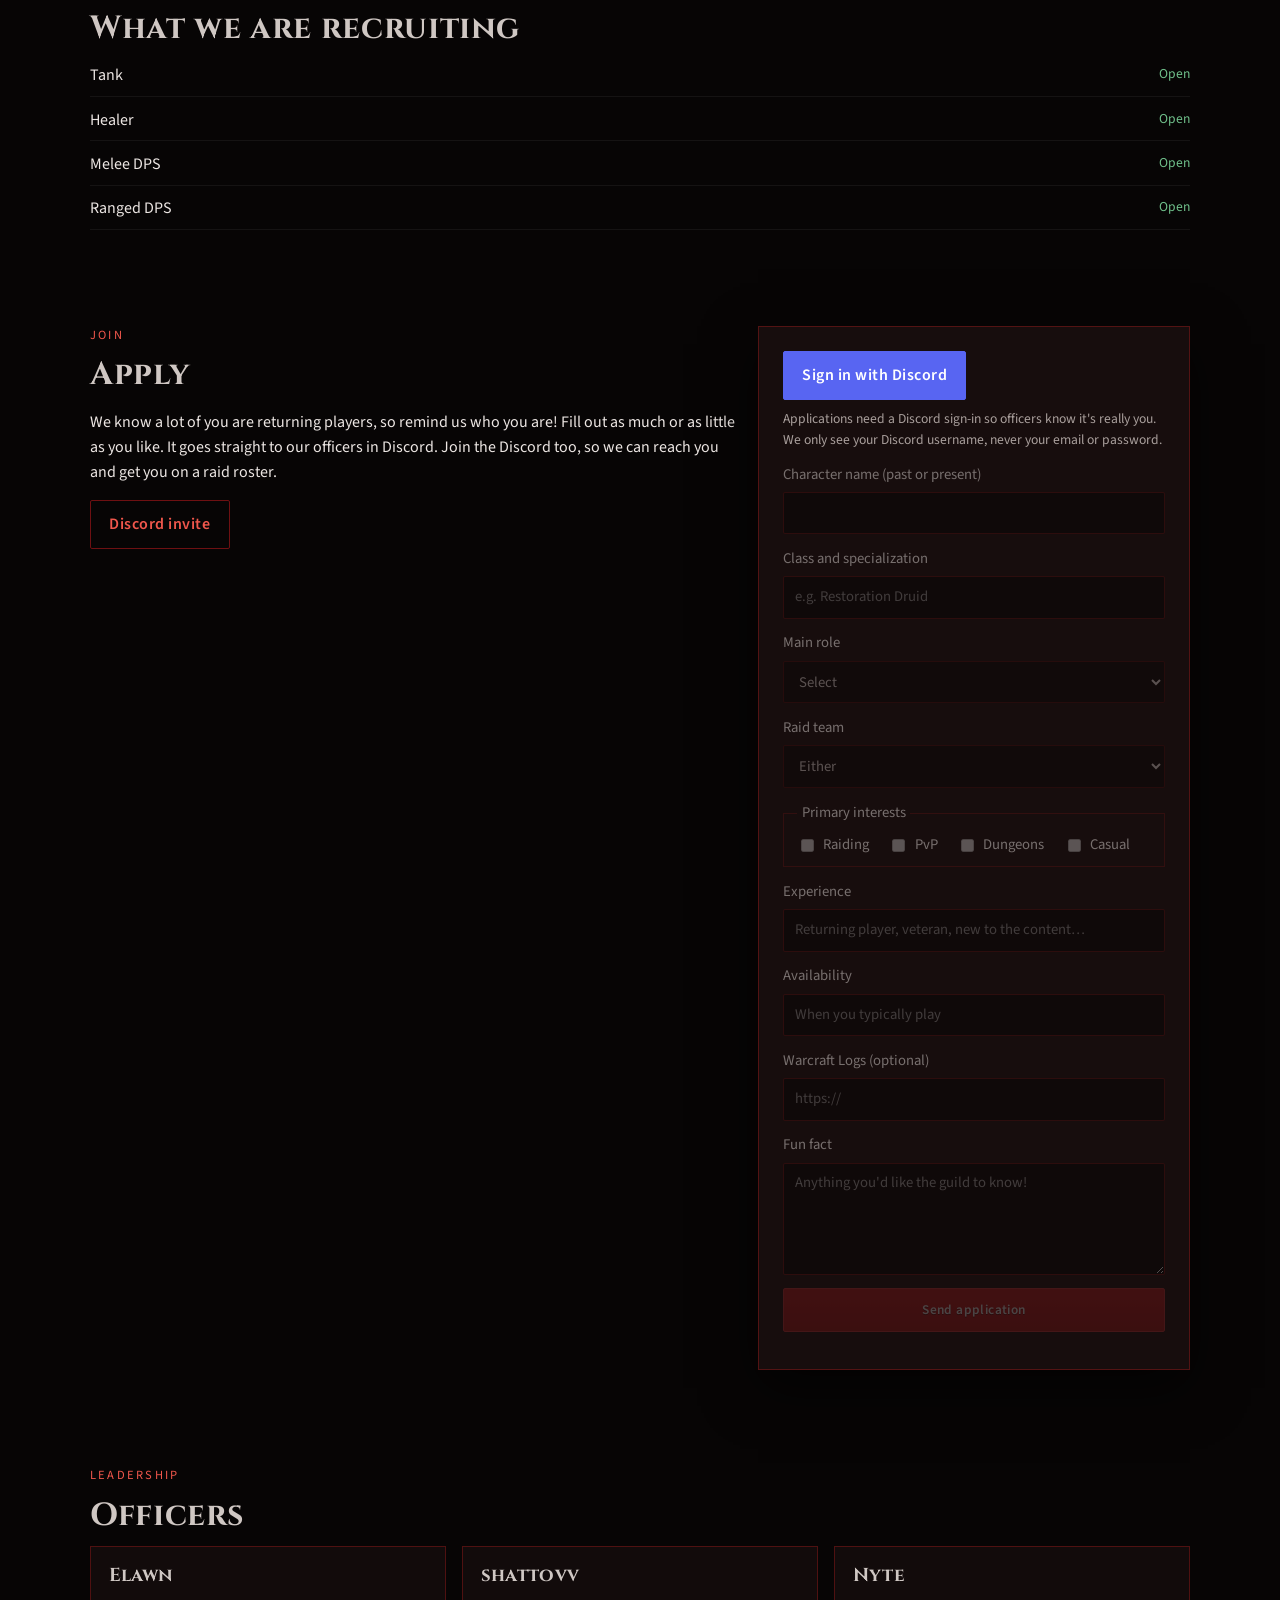
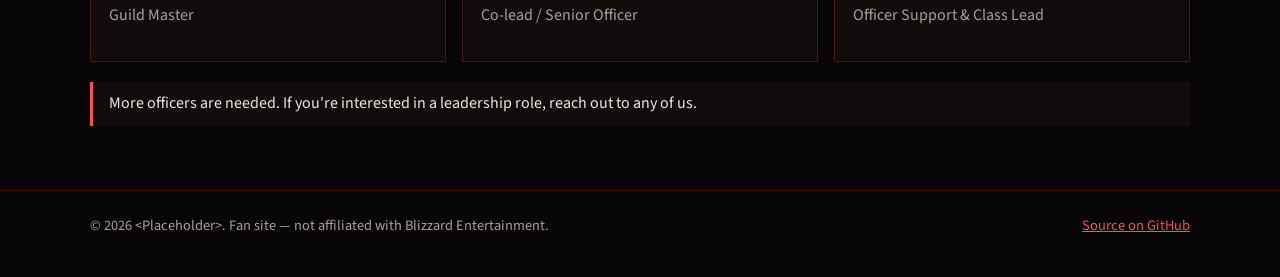
==== commit 8aaea6dd: "Members page: Discord sign-in for your raid history; officers see every raid, roster and parses Co-A" ====
--- a/index.html
+++ b/index.html
@@ -39,6 +39,7 @@
           <a href="#recruitment">Recruitment</a>
           <a href="#apply">Apply</a>
           <a href="#officers">Leadership</a>
+          <a class="nav-members" href="members.html">Members</a>
         </nav>
       </div>
     </header>
@@ -136,6 +137,11 @@
             <h2>Loot Council</h2>
             <div data-bind-list="loot"></div>
           </div>
+          <div class="loot-history" data-loot-history hidden>
+            <h3>Recent loot</h3>
+            <p class="muted">Awarded in our raids, newest first. Item names link to Wowhead.</p>
+            <div data-loot-raids></div>
+          </div>
         </div>
       </section>
 
--- a/css/style.css
+++ b/css/style.css
@@ -561,6 +561,11 @@
   gap: 0.2rem;
 }
 
+.raid-subtitle {
+  color: var(--steel);
+  font-size: 0.95rem;
+}
+
 .raid-when {
   color: var(--accent-text);
 }
@@ -584,6 +589,71 @@
   font-size: 0.92rem;
   color: var(--muted);
 }
+
+/* --- Loot history (from Gargul via the bot) --- */
+.loot-history h3 {
+  margin: 0 0 0.25rem;
+  font-size: 1.4rem;
+}
+
+.loot-raid {
+  background: var(--bg-card);
+  border: 1px solid var(--line);
+  padding: 0.75rem 1rem;
+  margin-top: 0.75rem;
+}
+
+.loot-raid summary {
+  cursor: pointer;
+}
+
+.loot-list {
+  list-style: none;
+  padding: 0;
+  margin: 0.6rem 0 0;
+  display: grid;
+  gap: 0.35rem;
+}
+
+.loot-list li {
+  display: flex;
+  flex-wrap: wrap;
+  align-items: baseline;
+  gap: 0.25rem 0.6rem;
+}
+
+.loot-list a {
+  text-decoration: none;
+  font-weight: 600;
+}
+
+.loot-list a:hover {
+  text-decoration: underline;
+}
+
+.loot-winner {
+  color: var(--steel);
+}
+
+.loot-winner::before {
+  content: "→ ";
+  color: var(--muted);
+}
+
+.loot-tag {
+  font-size: 0.78rem;
+  color: var(--muted);
+  border: 1px solid var(--line);
+  padding: 0 0.35rem;
+}
+
+/* In-game item quality colors, nudged lighter where needed to read on black. */
+.q0 { color: var(--ink); }
+.q1 { color: #ffffff; }
+.q2 { color: #1eff00; }
+.q3 { color: #3a8eff; }
+.q4 { color: #b45cf5; }
+.q5 { color: #ff8000; }
 
 /* --- Guild tag: <Name> in the in-game nameplate green, outlined in black --- */
 .guild-tag {
@@ -689,3 +759,337 @@
     display: flex;
   }
 }
+
+/* --- Members area (members.html) --- */
+.nav-plain {
+  display: flex;
+}
+
+.members {
+  padding: 2.5rem 0 3rem;
+  min-height: 60vh;
+}
+
+.members-title {
+  margin-bottom: 1.25rem;
+}
+
+.members-signin {
+  max-width: 34rem;
+  display: grid;
+  gap: 1rem;
+  justify-items: start;
+}
+
+.members-signin p {
+  margin: 0;
+}
+
+.members-loading {
+  color: var(--muted);
+}
+
+.members-bar {
+  display: flex;
+  flex-wrap: wrap;
+  align-items: center;
+  justify-content: space-between;
+  gap: 0.75rem;
+  margin-bottom: 1.25rem;
+}
+
+.officer-badge {
+  font-size: 0.78rem;
+  letter-spacing: 0.06em;
+  text-transform: uppercase;
+  color: var(--accent-text);
+  border: 1px solid var(--accent-dim);
+  padding: 0.05rem 0.45rem;
+}
+
+.tabs {
+  display: flex;
+  flex-wrap: wrap;
+  gap: 0.25rem;
+  border-bottom: 1px solid var(--line);
+  margin-bottom: 1.5rem;
+}
+
+.tabs button {
+  background: transparent;
+  border: 0;
+  border-bottom: 2px solid transparent;
+  color: var(--muted);
+  font: inherit;
+  font-weight: 600;
+  padding: 0.6rem 0.9rem;
+  cursor: pointer;
+  margin-bottom: -1px;
+}
+
+.tabs button[aria-selected="true"] {
+  color: var(--ink);
+  border-bottom-color: var(--accent);
+}
+
+.tabs button:hover {
+  color: var(--accent-text);
+}
+
+.members-h2 {
+  font-size: 1.35rem;
+  margin: 2rem 0 0.75rem;
+}
+
+.members .hint {
+  color: var(--muted);
+  font-size: 0.95rem;
+}
+
+.members-foot {
+  margin-top: 2.5rem;
+}
+
+.empty {
+  color: var(--muted);
+  font-style: italic;
+}
+
+.stat-row {
+  display: grid;
+  grid-template-columns: repeat(auto-fit, minmax(9rem, 1fr));
+  gap: 0.75rem;
+}
+
+.stat {
+  background: var(--bg-card);
+  border: 1px solid var(--line);
+  padding: 0.9rem 1rem;
+  display: grid;
+  gap: 0.15rem;
+}
+
+.stat strong {
+  font-family: var(--display);
+  font-size: 1.6rem;
+  line-height: 1.1;
+}
+
+.stat span {
+  color: var(--muted);
+  font-size: 0.88rem;
+}
+
+.table-scroll {
+  overflow-x: auto;
+  border: 1px solid var(--line);
+  background: var(--bg-card);
+}
+
+.data-table {
+  width: 100%;
+  border-collapse: collapse;
+  font-size: 0.95rem;
+}
+
+.data-table th,
+.data-table td {
+  padding: 0.55rem 0.75rem;
+  text-align: left;
+  border-bottom: 1px solid rgba(208, 32, 32, 0.14);
+  vertical-align: top;
+}
+
+.data-table th {
+  color: var(--muted);
+  font-weight: 600;
+  font-size: 0.85rem;
+  letter-spacing: 0.03em;
+  white-space: nowrap;
+}
+
+.data-table tbody tr:last-child td {
+  border-bottom: 0;
+}
+
+.data-table .num {
+  text-align: right;
+  font-variant-numeric: tabular-nums;
+  white-space: nowrap;
+}
+
+.data-table td.good {
+  color: var(--ok);
+}
+
+.data-table td.warn {
+  color: var(--danger);
+}
+
+.sortable th[data-sort] {
+  cursor: pointer;
+  user-select: none;
+}
+
+.sortable th[data-sort]:hover {
+  color: var(--accent-text);
+}
+
+.sortable th[aria-sort="descending"]::after {
+  content: " ▾";
+}
+
+.sortable th[aria-sort="ascending"]::after {
+  content: " ▴";
+}
+
+.data-table .chars,
+.loot-meta {
+  color: var(--muted);
+  font-size: 0.88rem;
+}
+
+.data-table a {
+  text-decoration: none;
+  font-weight: 600;
+}
+
+.log-links {
+  display: inline-flex;
+  gap: 0.5rem;
+  font-size: 0.85rem;
+}
+
+.status-chip {
+  display: inline-block;
+  font-size: 0.8rem;
+  font-weight: 600;
+  padding: 0.05rem 0.5rem;
+  border: 1px solid var(--line);
+  color: var(--steel);
+  white-space: nowrap;
+}
+
+.st-attended { color: var(--ok); border-color: rgba(111, 191, 138, 0.45); }
+.st-benched { color: #8fb4ff; border-color: rgba(143, 180, 255, 0.4); }
+.st-excused { color: var(--muted); }
+.st-missed { color: #d0a35a; border-color: rgba(208, 163, 90, 0.4); }
+.st-noshow { color: var(--danger); border-color: rgba(240, 87, 76, 0.5); }
+
+/* Warcraft Logs parse colors */
+.parse { font-weight: 700; }
+.pc-gray { color: #9d9d9d; }
+.pc-green { color: #1eff00; }
+.pc-blue { color: #3a8eff; }
+.pc-purple { color: #b45cf5; }
+.pc-orange { color: #ff8000; }
+.pc-pink { color: #e268a8; }
+.pc-gold { color: #e5cc80; }
+
+.boss-parses {
+  font-size: 0.88rem;
+  color: var(--muted);
+}
+
+.raid-card {
+  background: var(--bg-card);
+  border: 1px solid var(--line);
+  margin-bottom: 0.75rem;
+}
+
+.raid-card summary {
+  cursor: pointer;
+  display: flex;
+  flex-wrap: wrap;
+  align-items: baseline;
+  gap: 0.25rem 0.9rem;
+  padding: 0.85rem 1rem;
+}
+
+.raid-date {
+  color: var(--muted);
+  font-variant-numeric: tabular-nums;
+  min-width: 6.5rem;
+}
+
+.raid-counts {
+  color: var(--muted);
+  font-size: 0.9rem;
+}
+
+.raid-body {
+  padding: 0 1rem 1rem;
+  border-top: 1px solid rgba(208, 32, 32, 0.14);
+}
+
+.raid-body h3 {
+  font-size: 1.05rem;
+  margin: 1.25rem 0 0.5rem;
+}
+
+.raid-body .table-scroll {
+  background: transparent;
+}
+
+.people-groups {
+  display: grid;
+  gap: 0.6rem;
+}
+
+.people-group p {
+  margin: 0.25rem 0 0;
+}
+
+.people-group .count {
+  color: var(--muted);
+}
+
+@media (max-width: 820px) {
+  .members-page .nav-plain {
+    display: flex;
+    position: static;
+    flex-direction: row;
+    background: none;
+    border: 0;
+    padding: 0;
+  }
+}
+
+.nav a.nav-members {
+  color: var(--accent-text);
+  font-weight: 600;
+}
+
+.members section.tab-panel {
+  padding: 0;
+}
+
+.data-table td {
+  font-weight: 400;
+}
+
+.people-group {
+  display: grid;
+  grid-template-columns: 8rem 1fr;
+  align-items: baseline;
+  gap: 0.5rem;
+}
+
+.people-group p {
+  margin: 0;
+}
+
+@media (max-width: 560px) {
+  .people-group {
+    grid-template-columns: 1fr;
+    gap: 0.2rem;
+  }
+}
+
+.people-group > .status-chip {
+  justify-self: start;
+}
+
+.data-table td:first-child {
+  white-space: nowrap;
+}
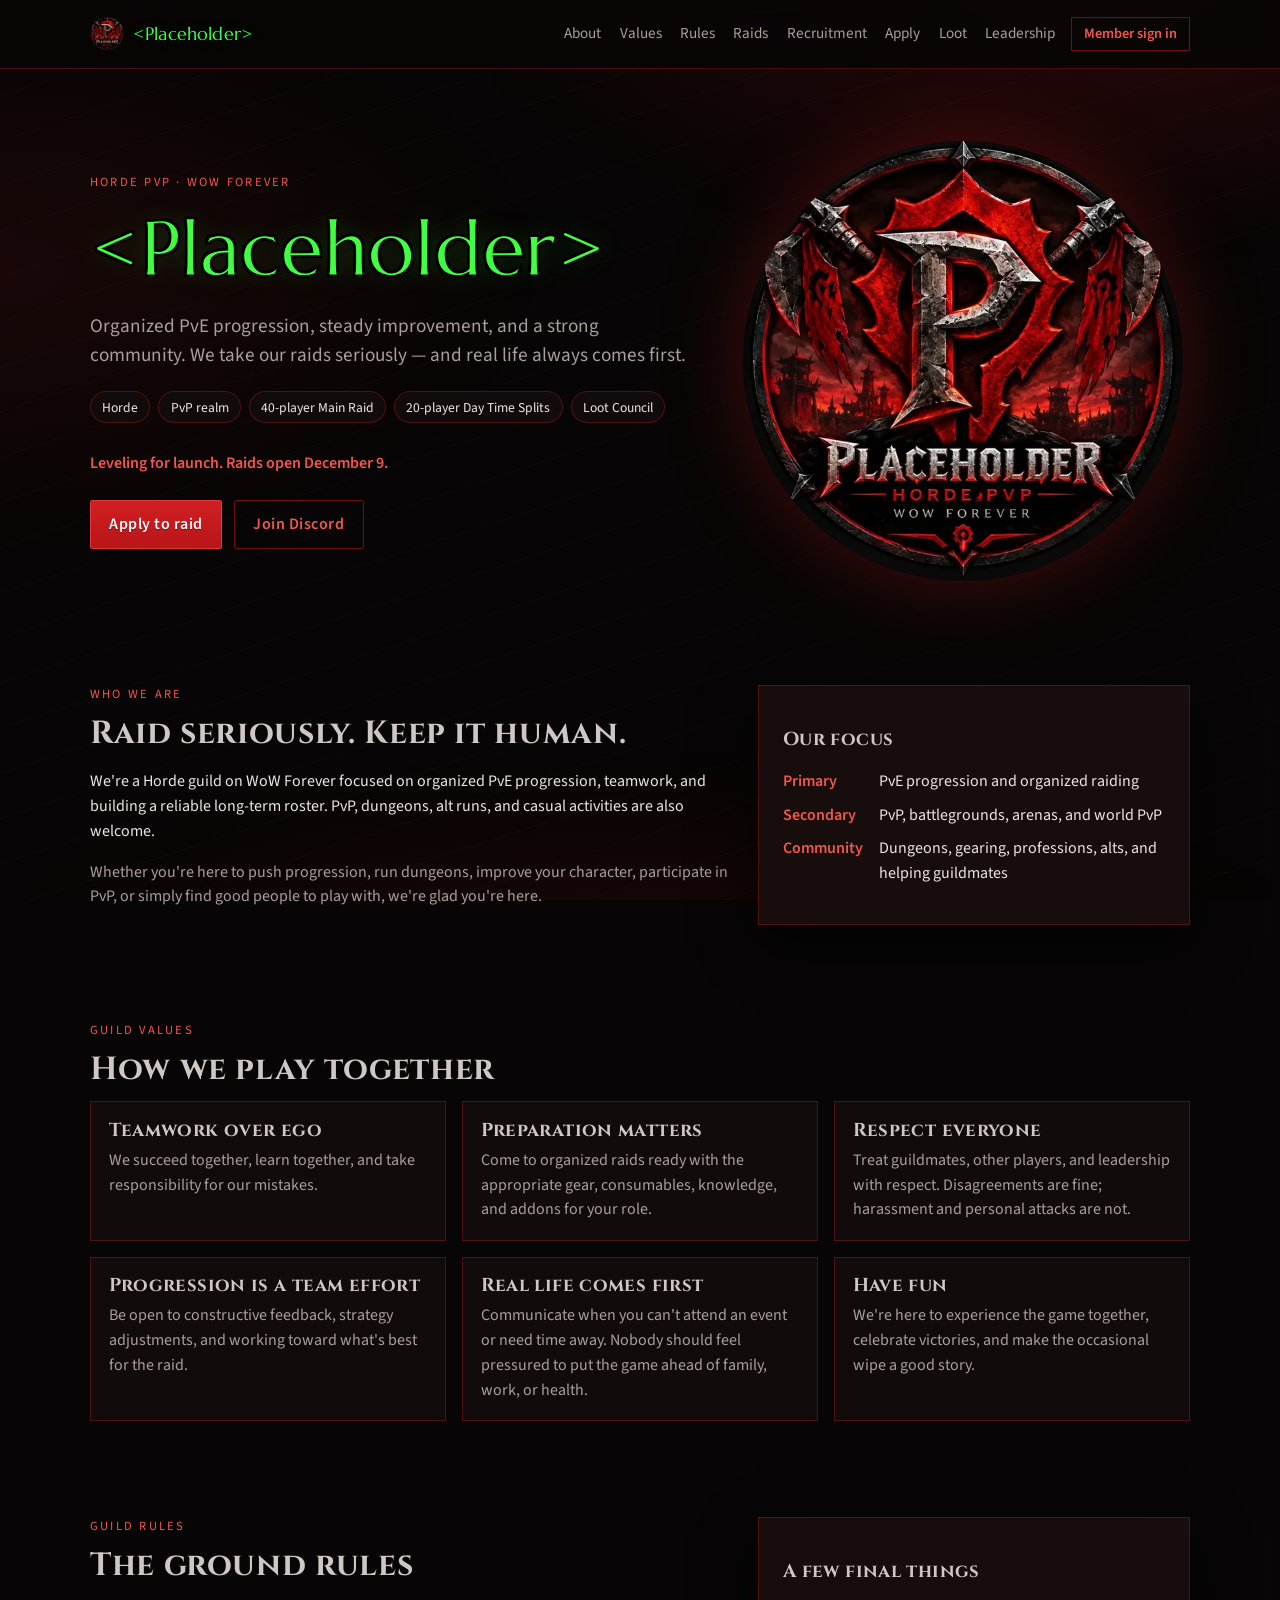
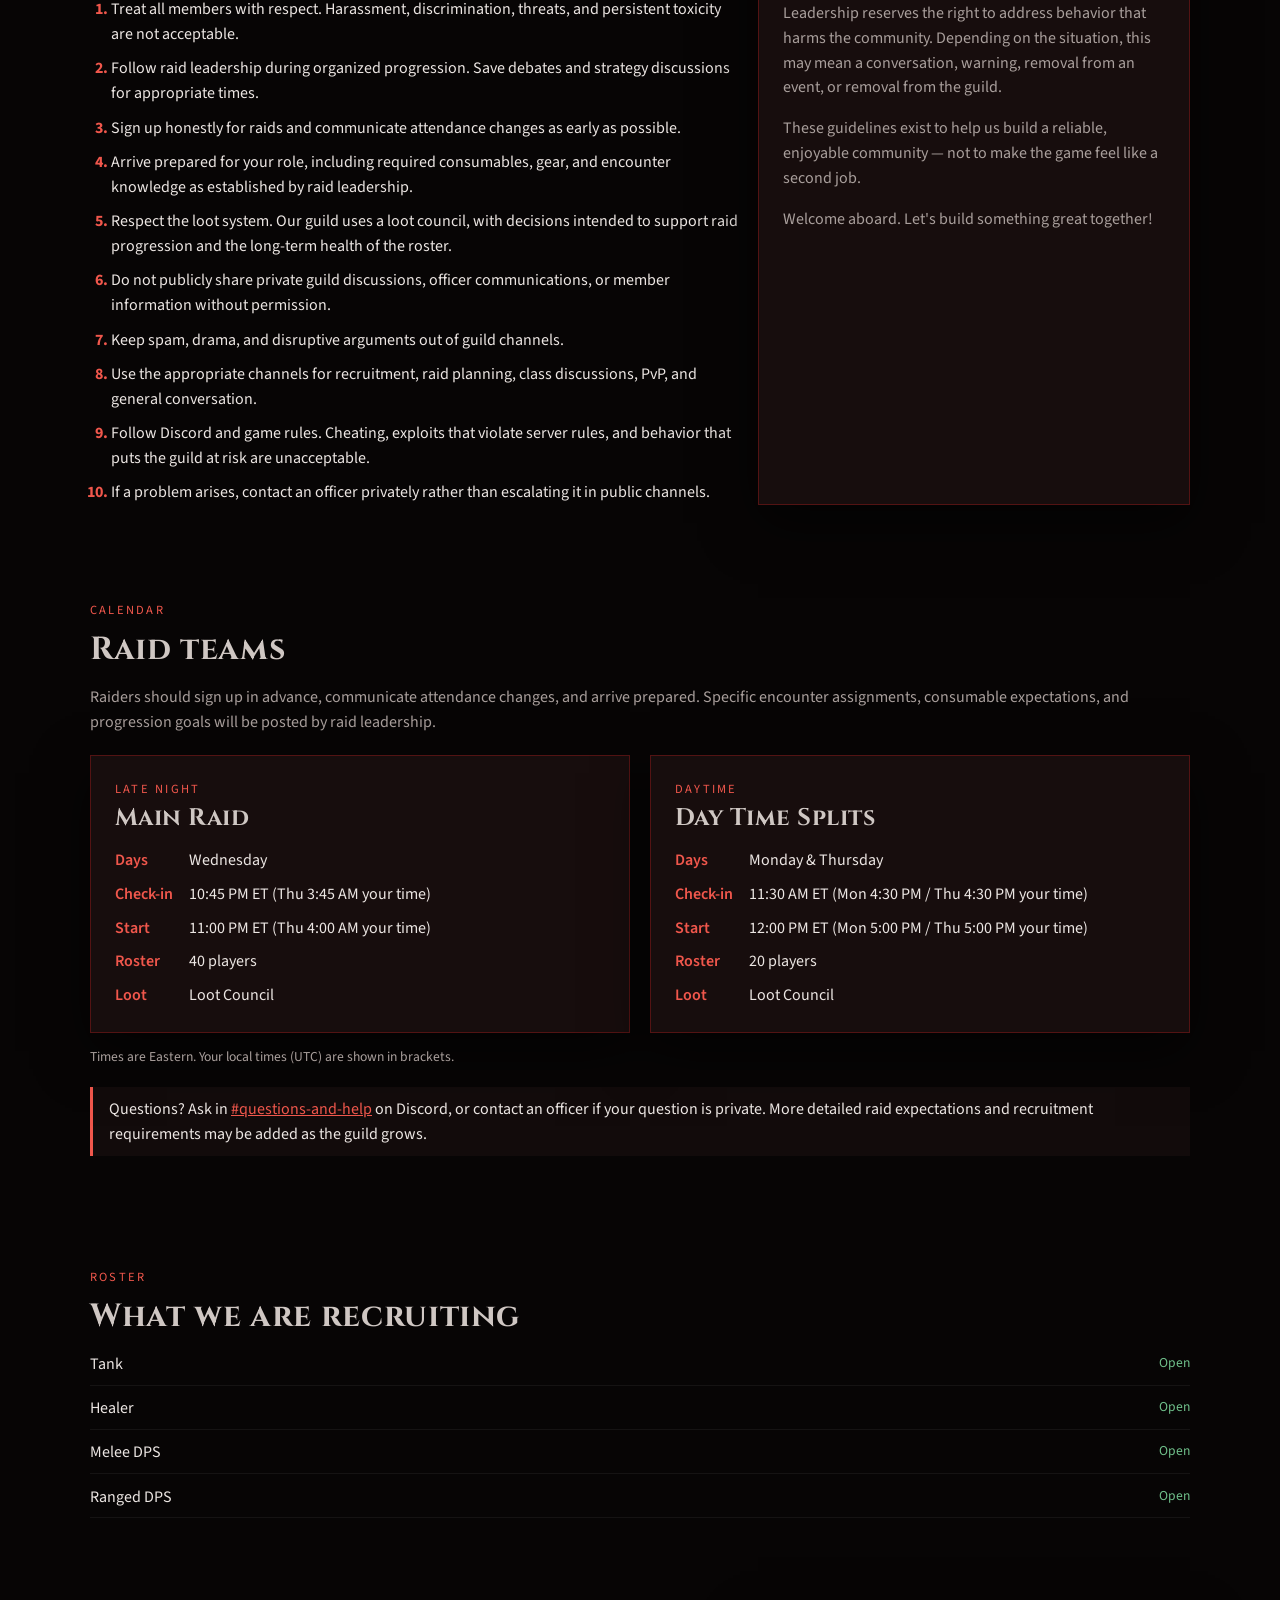
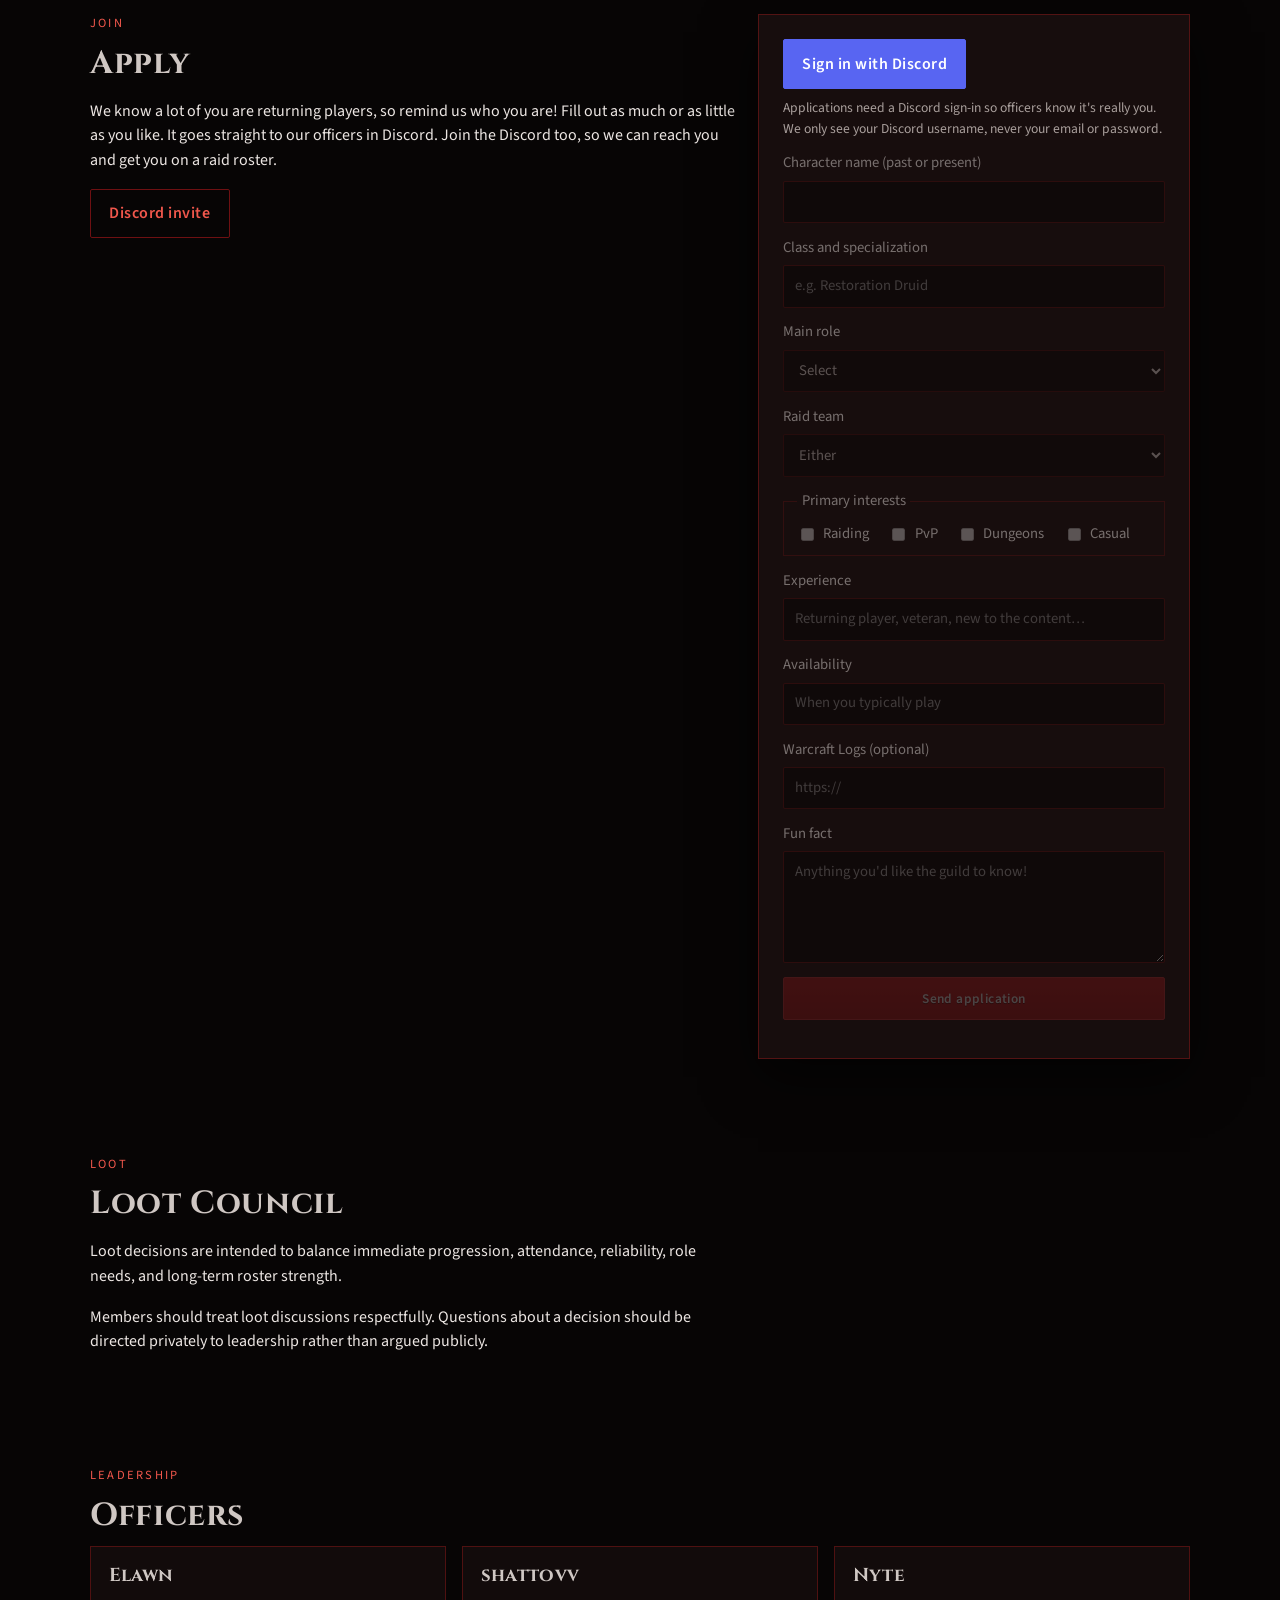
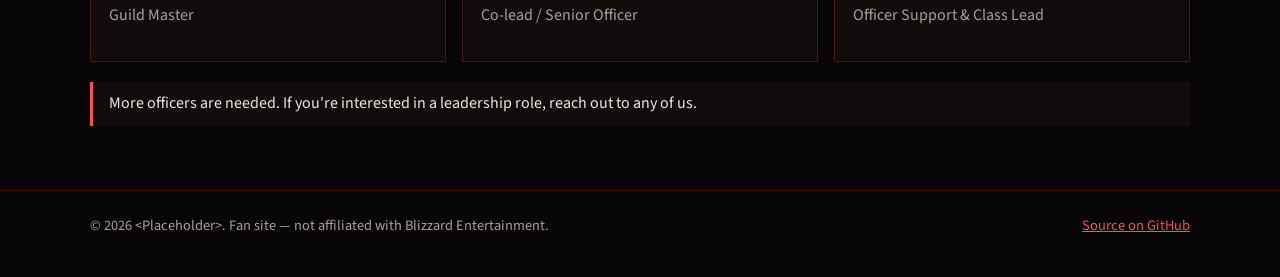
==== commit e73b3739: "Section order, same menu and sign-in button on every page, #questions-and-help link, gear view Co-Au" ====
--- a/index.html
+++ b/index.html
@@ -31,16 +31,16 @@
           Menu
         </button>
         <nav class="nav" id="site-nav">
-          <a href="#about">About</a>
-          <a href="#values">Values</a>
-          <a href="#rules">Rules</a>
-          <a href="#raids">Raids</a>
-          <a href="#loot">Loot</a>
-          <a href="#recruitment">Recruitment</a>
-          <a href="#apply">Apply</a>
-          <a href="#officers">Leadership</a>
-          <a class="nav-members" href="members.html">Members</a>
+          <a href="./#about">About</a>
+          <a href="./#values">Values</a>
+          <a href="./#rules">Rules</a>
+          <a href="./#raids">Raids</a>
+          <a href="./#recruitment">Recruitment</a>
+          <a href="./#apply">Apply</a>
+          <a href="./#loot">Loot</a>
+          <a href="./#officers">Leadership</a>
         </nav>
+        <a class="account" data-account href="members.html">Member sign in</a>
       </div>
     </header>
 
@@ -130,21 +130,6 @@
         </div>
       </section>
 
-      <section id="loot">
-        <div class="wrap grid-2">
-          <div>
-            <p class="kicker">Loot</p>
-            <h2>Loot Council</h2>
-            <div data-bind-list="loot"></div>
-          </div>
-          <div class="loot-history" data-loot-history hidden>
-            <h3>Recent loot</h3>
-            <p class="muted">Awarded in our raids, newest first. Item names link to Wowhead.</p>
-            <div data-loot-raids></div>
-          </div>
-        </div>
-      </section>
-
       <section id="recruitment">
         <div class="wrap">
           <p class="kicker">Roster</p>
@@ -238,6 +223,21 @@
         </div>
       </section>
 
+      <section id="loot">
+        <div class="wrap grid-2">
+          <div>
+            <p class="kicker">Loot</p>
+            <h2>Loot Council</h2>
+            <div data-bind-list="loot"></div>
+          </div>
+          <div class="loot-history" data-loot-history hidden>
+            <h3>Recent loot</h3>
+            <p class="muted">Awarded in our raids, newest first. Item names link to Wowhead.</p>
+            <div data-loot-raids></div>
+          </div>
+        </div>
+      </section>
+
       <section id="officers">
         <div class="wrap">
           <p class="kicker">Leadership</p>
@@ -255,6 +255,7 @@
       </div>
     </footer>
     <script src="js/config.js?v=dev"></script>
+    <script src="js/header.js?v=dev"></script>
     <script src="js/main.js?v=dev"></script>
   </body>
 </html>
--- a/css/style.css
+++ b/css/style.css
@@ -761,10 +761,6 @@
 }
 
 /* --- Members area (members.html) --- */
-.nav-plain {
-  display: flex;
-}
-
 .members {
   padding: 2.5rem 0 3rem;
   min-height: 60vh;
@@ -1044,21 +1040,6 @@
   color: var(--muted);
 }
 
-@media (max-width: 820px) {
-  .members-page .nav-plain {
-    display: flex;
-    position: static;
-    flex-direction: row;
-    background: none;
-    border: 0;
-    padding: 0;
-  }
-}
-
-.nav a.nav-members {
-  color: var(--accent-text);
-  font-weight: 600;
-}
 
 .members section.tab-panel {
   padding: 0;
@@ -1093,3 +1074,315 @@
 .data-table td:first-child {
   white-space: nowrap;
 }
+
+.guest-note {
+  border-left: 3px solid var(--accent);
+  background: var(--bg-card);
+  padding: 0.6rem 0.9rem;
+  margin: 0 0 1rem;
+}
+
+.char-form {
+  display: flex;
+  flex-wrap: wrap;
+  align-items: center;
+  gap: 0.5rem 0.75rem;
+  margin: 0.25rem 0 0.5rem;
+}
+
+.char-form label {
+  color: var(--muted);
+  font-size: 0.95rem;
+}
+
+.char-form input {
+  background: var(--bg-raised);
+  border: 1px solid var(--line);
+  color: var(--ink);
+  font: inherit;
+  padding: 0.4rem 0.6rem;
+  width: 12rem;
+  max-width: 100%;
+}
+
+.char-form .form-status {
+  margin: 0;
+}
+
+/* Names that open the player card */
+button.person {
+  background: none;
+  border: 0;
+  padding: 0;
+  font: inherit;
+  color: inherit;
+  cursor: pointer;
+  text-decoration: underline;
+  text-decoration-color: var(--accent-dim);
+  text-underline-offset: 3px;
+}
+
+button.person:hover,
+button.person:focus-visible {
+  color: var(--accent-text);
+  text-decoration-color: currentColor;
+}
+
+.data-table td.muted {
+  color: var(--muted);
+}
+
+.filters {
+  display: flex;
+  flex-wrap: wrap;
+  gap: 0.5rem;
+  margin: 0 0 0.75rem;
+}
+
+.filters input,
+.filters select {
+  background: var(--bg-raised);
+  border: 1px solid var(--line);
+  color: var(--ink);
+  font: inherit;
+  font-size: 0.95rem;
+  padding: 0.4rem 0.6rem;
+}
+
+.filters input {
+  width: 14rem;
+  max-width: 100%;
+}
+
+/* Player card */
+.player-card {
+  width: min(760px, calc(100% - 2rem));
+  max-height: calc(100vh - 3rem);
+  overflow-y: auto;
+  background: var(--bg-raised);
+  color: var(--ink);
+  border: 1px solid var(--line);
+  box-shadow: var(--shadow);
+  padding: 1.25rem 1.5rem 1.5rem;
+}
+
+.player-card::backdrop {
+  background: rgba(0, 0, 0, 0.7);
+}
+
+.player-head {
+  display: flex;
+  justify-content: space-between;
+  align-items: flex-start;
+  gap: 1rem;
+  margin-bottom: 1rem;
+}
+
+.player-head h2 {
+  margin: 0;
+  font-size: 1.6rem;
+}
+
+.player-head .hint {
+  margin: 0.2rem 0 0;
+  color: var(--muted);
+}
+
+.player-card h3 {
+  font-size: 1.05rem;
+  margin: 1.5rem 0 0.5rem;
+}
+
+.player-card .stat strong {
+  font-size: 1.3rem;
+}
+
+.boss-table {
+  margin-top: 0.75rem;
+}
+
+.attendance-strip {
+  display: flex;
+  flex-wrap: wrap;
+  gap: 0.35rem;
+}
+
+/* Parse chart */
+.chart {
+  position: relative;
+  background: var(--bg-card);
+  border: 1px solid var(--line);
+  padding: 0.5rem 0.25rem 0;
+}
+
+.chart svg {
+  display: block;
+  width: 100%;
+  height: auto;
+}
+
+.chart-grid {
+  stroke: rgba(236, 230, 227, 0.08);
+  stroke-width: 1;
+}
+
+.chart-axis {
+  fill: var(--muted);
+  font-size: 12px;
+  font-family: var(--sans);
+}
+
+.chart-line {
+  fill: none;
+  stroke: var(--steel);
+  stroke-opacity: 0.55;
+  stroke-width: 2;
+  stroke-linejoin: round;
+}
+
+.chart-dot {
+  fill: currentColor;
+  stroke: var(--bg-card);
+  stroke-width: 2;
+}
+
+.chart-dot.active {
+  stroke: var(--ink);
+}
+
+.chart-dot-none {
+  fill: none;
+  stroke: var(--muted);
+  stroke-width: 1.5;
+}
+
+.chart-hit {
+  fill: transparent;
+  cursor: crosshair;
+}
+
+.chart-tip {
+  position: absolute;
+  transform: translate(-50%, calc(-100% - 12px));
+  background: var(--bg);
+  border: 1px solid var(--line);
+  padding: 0.35rem 0.6rem;
+  font-size: 0.85rem;
+  display: grid;
+  white-space: nowrap;
+  pointer-events: none;
+  z-index: 2;
+}
+
+.chart-tip span {
+  color: var(--muted);
+}
+
+@media (max-width: 560px) {
+  .player-card {
+    width: 100%;
+    max-height: 100vh;
+    padding: 1rem;
+  }
+}
+
+/* Account button in the header (both pages) */
+.account {
+  flex: none;
+  color: var(--accent-text);
+  border: 1px solid var(--accent-dim);
+  padding: 0.3rem 0.75rem;
+  font-size: 0.9rem;
+  font-weight: 600;
+  text-decoration: none;
+  white-space: nowrap;
+  max-width: 11rem;
+  overflow: hidden;
+  text-overflow: ellipsis;
+}
+
+.account.signed-in {
+  color: var(--ink);
+  background: var(--bg-card);
+}
+
+.account.signed-in::before {
+  content: "●";
+  color: var(--ok);
+  font-size: 0.7em;
+  margin-right: 0.4rem;
+  vertical-align: 0.15em;
+}
+
+.account:hover,
+.account[aria-current="page"] {
+  border-color: var(--accent);
+}
+
+.header-inner .nav {
+  margin-left: auto;
+}
+
+@media (max-width: 820px) {
+  .header-inner .account {
+    margin-left: auto;
+  }
+
+  .header-inner .nav-toggle {
+    order: 3;
+  }
+}
+
+/* Gear (character sheet layout) */
+.gear-list {
+  display: grid;
+  gap: 1rem;
+}
+
+.gear-char {
+  background: var(--bg-card);
+  border: 1px solid var(--line);
+  padding: 0.75rem 1rem 1rem;
+}
+
+.gear-head {
+  margin: 0 0 0.6rem;
+  color: var(--muted);
+  font-size: 0.92rem;
+}
+
+.gear-grid {
+  display: grid;
+  grid-template-columns: repeat(auto-fit, minmax(15rem, 1fr));
+  gap: 0 1.5rem;
+}
+
+.gear-col {
+  list-style: none;
+  margin: 0;
+  padding: 0;
+}
+
+.gear-col li {
+  display: grid;
+  grid-template-columns: 5.5rem 1fr;
+  align-items: baseline;
+  gap: 0.5rem;
+  padding: 0.3rem 0;
+  border-bottom: 1px solid rgba(208, 32, 32, 0.12);
+}
+
+.gear-slot,
+.gear-empty {
+  color: var(--muted);
+  font-size: 0.85rem;
+}
+
+.gear-col a {
+  font-weight: 600;
+  text-decoration: none;
+}
+
+.gear-col a:hover {
+  text-decoration: underline;
+}
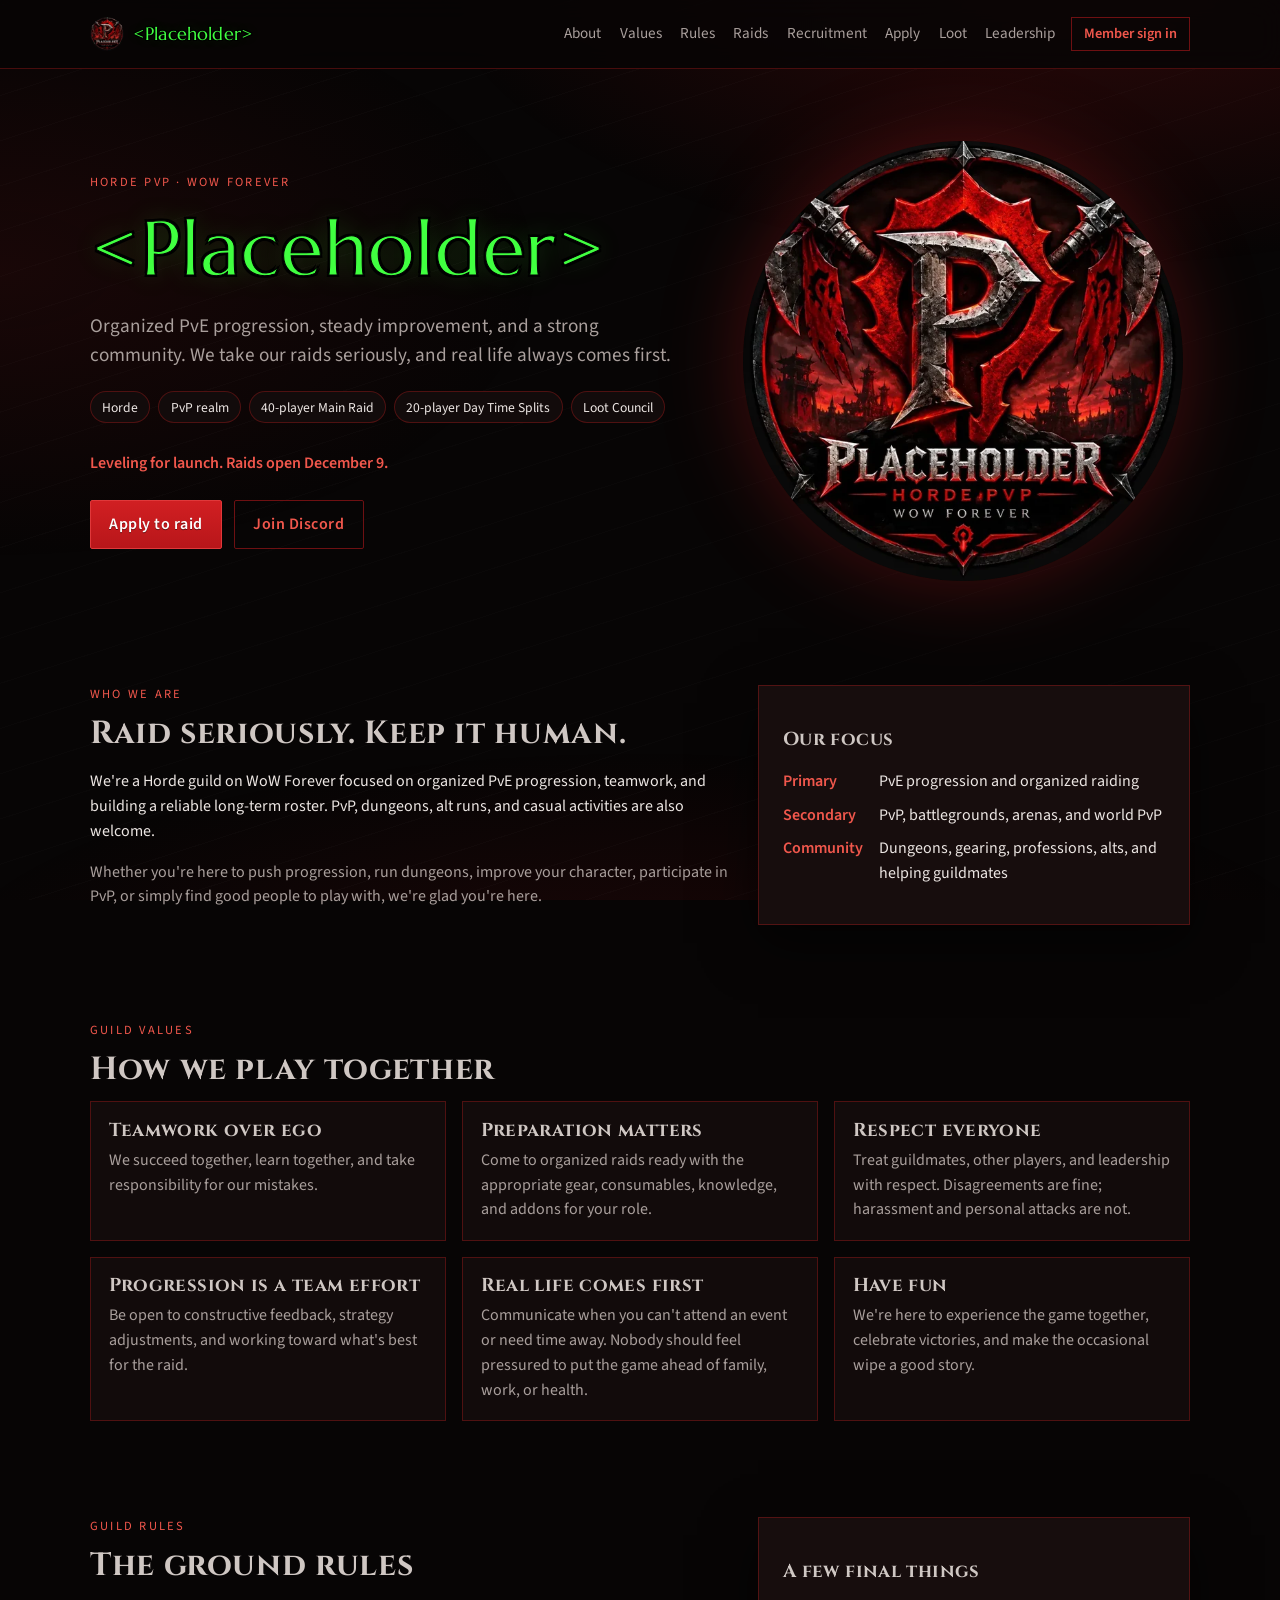
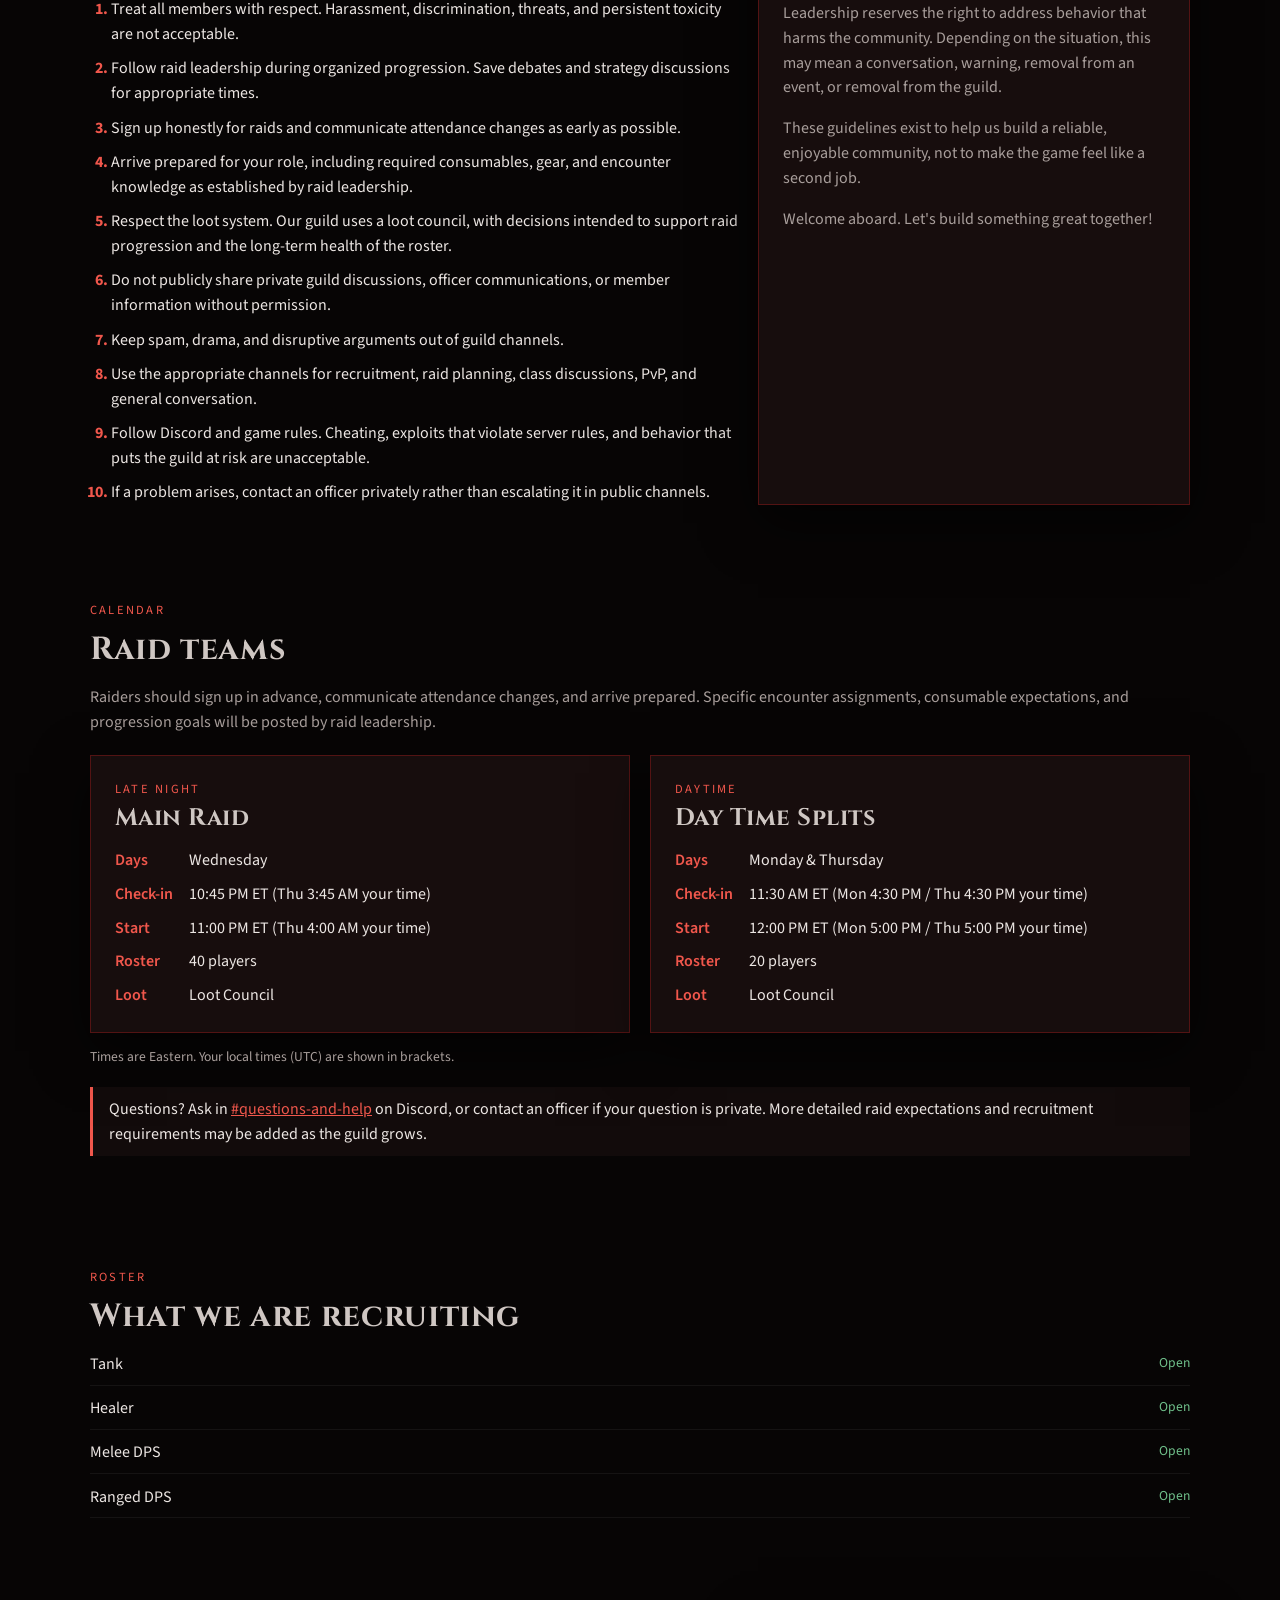
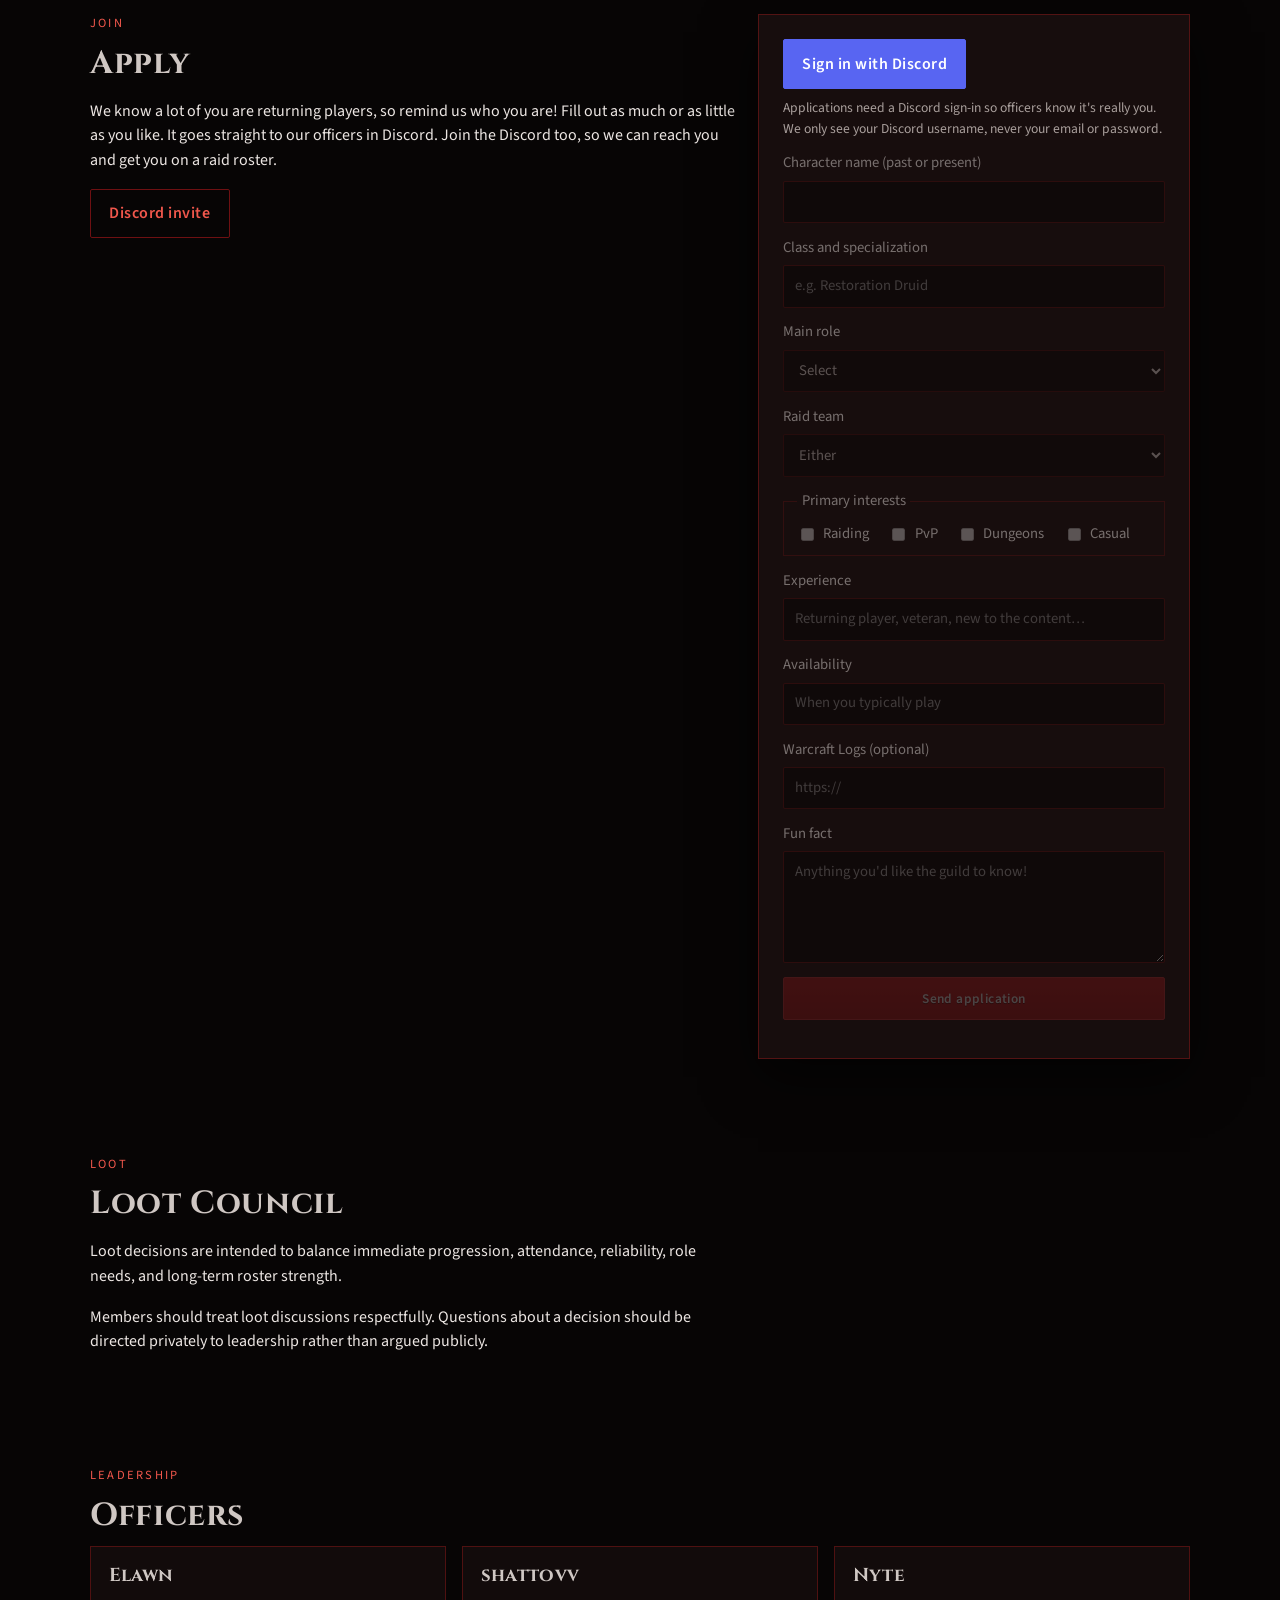
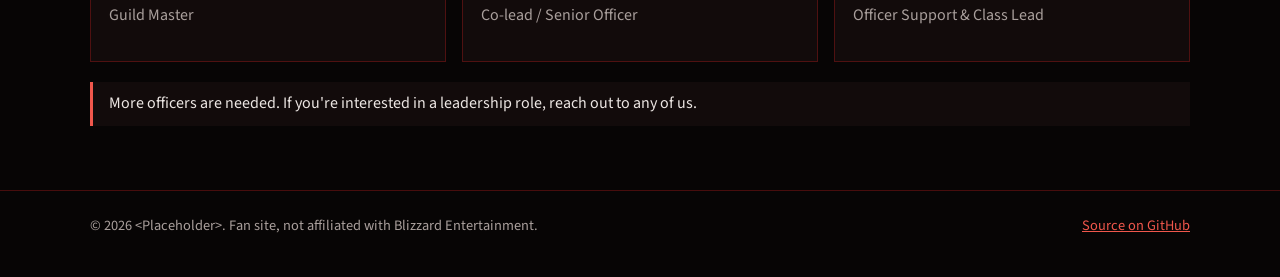
==== commit 1d833e72: "Drop the loot list caption; no em dashes in the tagline, rules or footer Co-Authored-By: Claude Opus" ====
--- a/index.html
+++ b/index.html
@@ -232,7 +232,6 @@
           </div>
           <div class="loot-history" data-loot-history hidden>
             <h3>Recent loot</h3>
-            <p class="muted">Awarded in our raids, newest first. Item names link to Wowhead.</p>
             <div data-loot-raids></div>
           </div>
         </div>
--- a/css/style.css
+++ b/css/style.css
@@ -1156,6 +1156,11 @@
 
 /* Player card */
 .player-card {
+  position: fixed;
+  inset: 0;
+  margin: auto;
+  z-index: 60;
+  height: fit-content;
   width: min(760px, calc(100% - 2rem));
   max-height: calc(100vh - 3rem);
   overflow-y: auto;
@@ -1166,8 +1171,15 @@
   padding: 1.25rem 1.5rem 1.5rem;
 }
 
-.player-card::backdrop {
+.card-backdrop {
+  position: fixed;
+  inset: 0;
+  z-index: 59;
   background: rgba(0, 0, 0, 0.7);
+}
+
+body.card-open {
+  overflow: hidden;
 }
 
 .player-head {
@@ -1386,3 +1398,41 @@
 .gear-col a:hover {
   text-decoration: underline;
 }
+
+/* MS / OS tags on loot */
+.loot-tag.tag-ms {
+  color: var(--ok);
+  border-color: rgba(111, 191, 138, 0.45);
+}
+
+.loot-tag.tag-os {
+  color: #d0a35a;
+  border-color: rgba(208, 163, 90, 0.45);
+}
+
+/* Scrollbars in the guild colors */
+html,
+.player-card,
+.table-scroll {
+  scrollbar-width: thin;
+  scrollbar-color: var(--accent-dim) var(--bg);
+}
+
+::-webkit-scrollbar {
+  width: 10px;
+  height: 10px;
+}
+
+::-webkit-scrollbar-track {
+  background: var(--bg);
+}
+
+::-webkit-scrollbar-thumb {
+  background: var(--accent-dim);
+  border: 2px solid var(--bg);
+  border-radius: 6px;
+}
+
+::-webkit-scrollbar-thumb:hover {
+  background: var(--accent);
+}
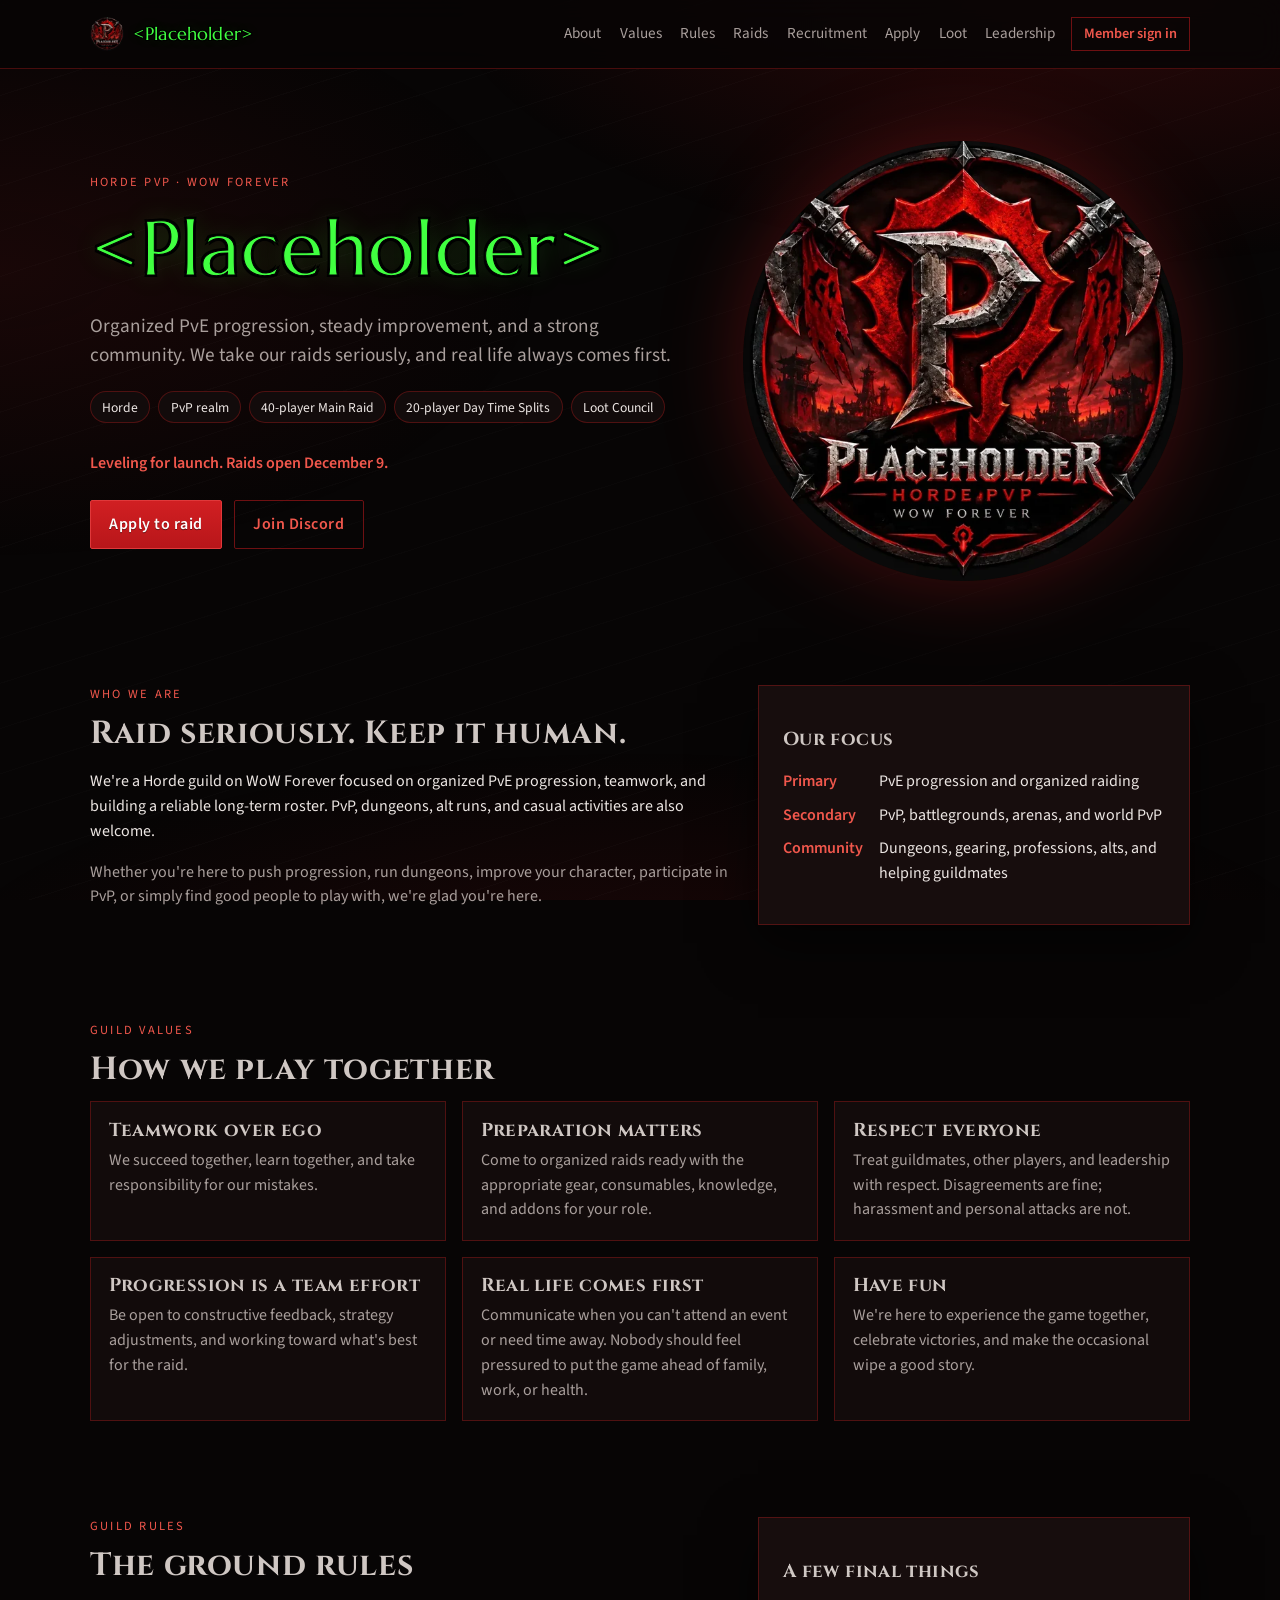
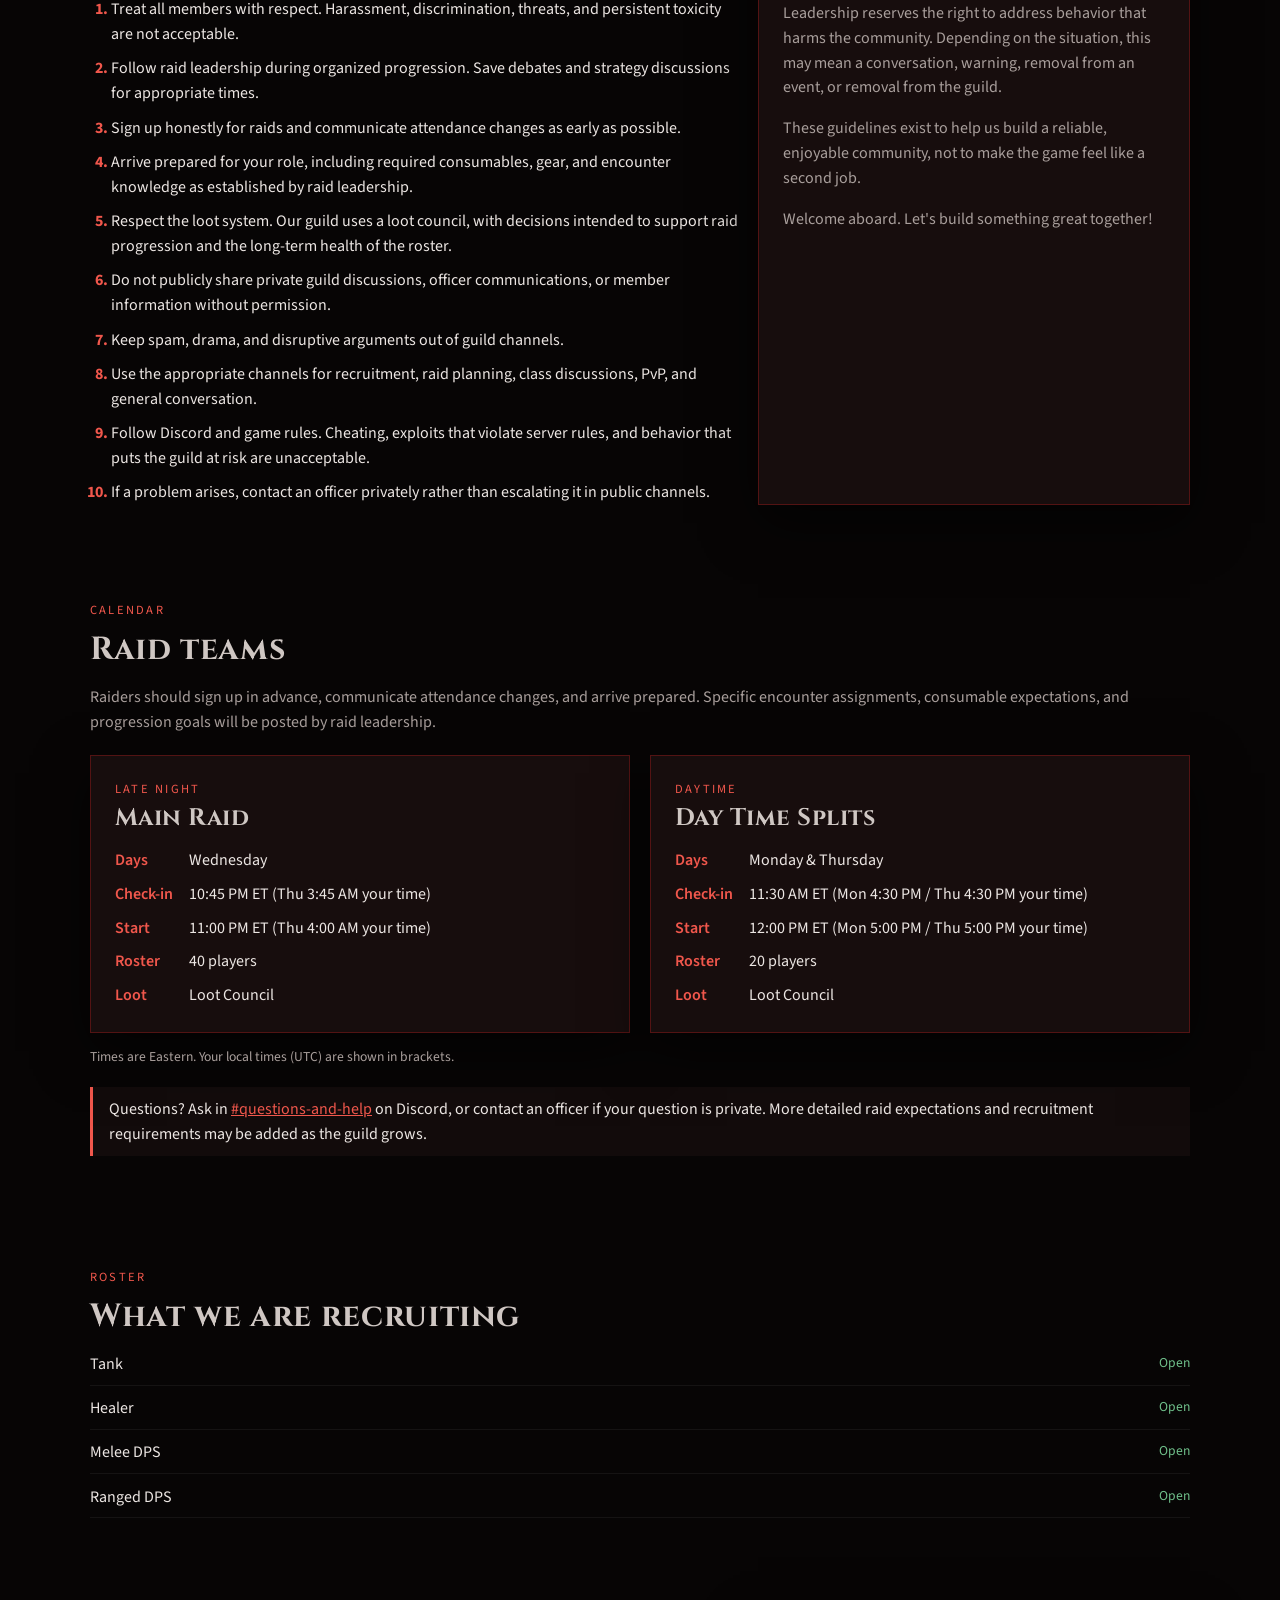
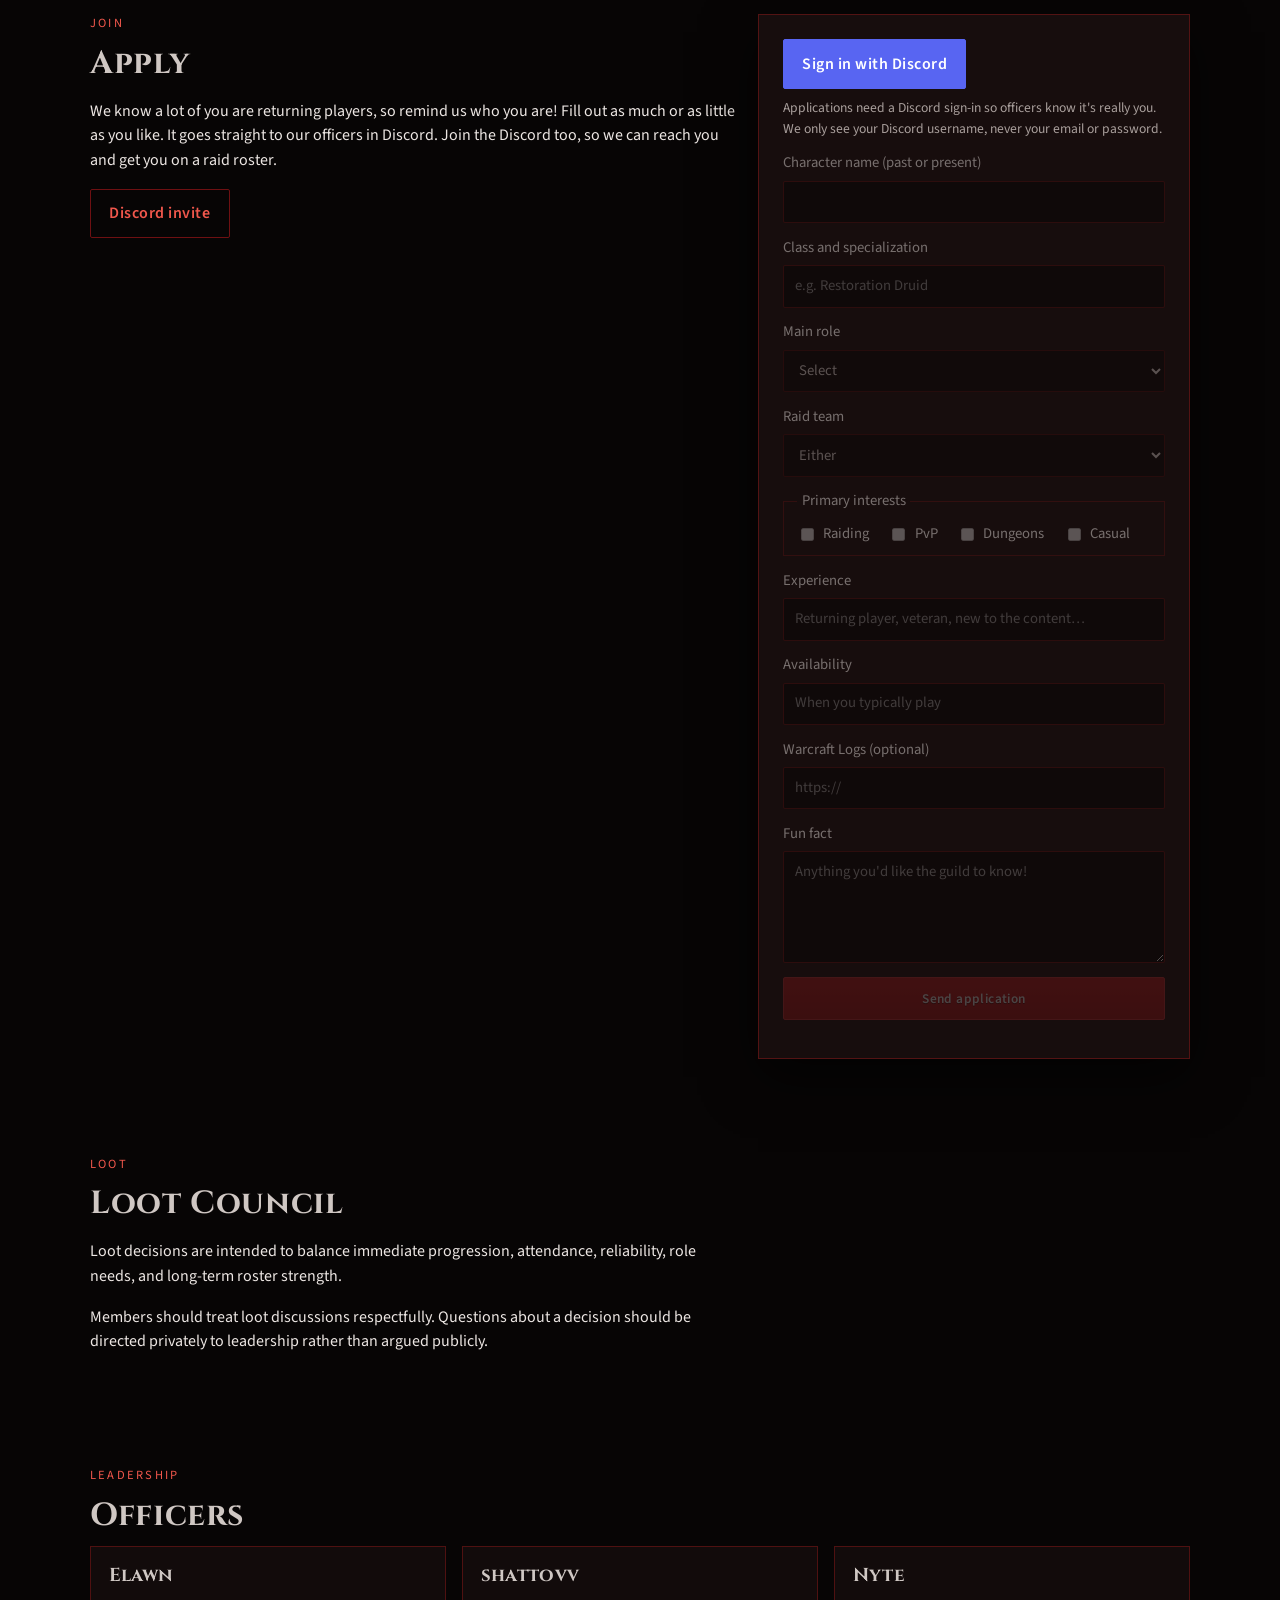
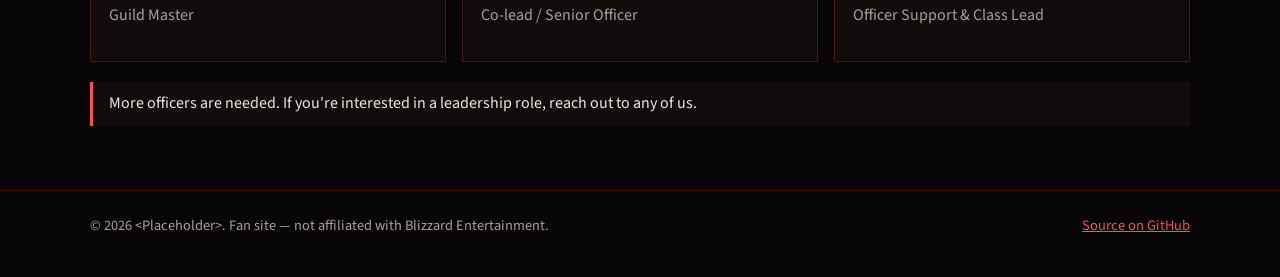
==== commit 241d9ab3: "Recent loot: By raid / By slot switch Co-Authored-By: Claude Opus 5.5 <noreply@anthropic.com>" ====
--- a/index.html
+++ b/index.html
@@ -231,7 +231,13 @@
             <div data-bind-list="loot"></div>
           </div>
           <div class="loot-history" data-loot-history hidden>
-            <h3>Recent loot</h3>
+            <div class="loot-head">
+              <h3>Recent loot</h3>
+              <div class="seg" role="group" aria-label="Group loot by">
+                <button type="button" data-loot-view="raid" aria-pressed="true">By raid</button>
+                <button type="button" data-loot-view="slot" aria-pressed="false">By slot</button>
+              </div>
+            </div>
             <div data-loot-raids></div>
           </div>
         </div>
--- a/css/style.css
+++ b/css/style.css
@@ -1436,3 +1436,42 @@
 ::-webkit-scrollbar-thumb:hover {
   background: var(--accent);
 }
+
+/* Recent loot: By raid / By slot switch */
+.loot-head {
+  display: flex;
+  flex-wrap: wrap;
+  align-items: center;
+  justify-content: space-between;
+  gap: 0.5rem 1rem;
+}
+
+.seg {
+  display: inline-flex;
+  border: 1px solid var(--line);
+}
+
+.seg button {
+  background: transparent;
+  border: 0;
+  color: var(--muted);
+  font: inherit;
+  font-size: 0.9rem;
+  font-weight: 600;
+  padding: 0.35rem 0.8rem;
+  cursor: pointer;
+}
+
+.seg button + button {
+  border-left: 1px solid var(--line);
+}
+
+.seg button[aria-pressed="true"] {
+  background: var(--accent-dim);
+  color: var(--ink);
+}
+
+.loot-when {
+  color: var(--muted);
+  font-size: 0.85rem;
+}
